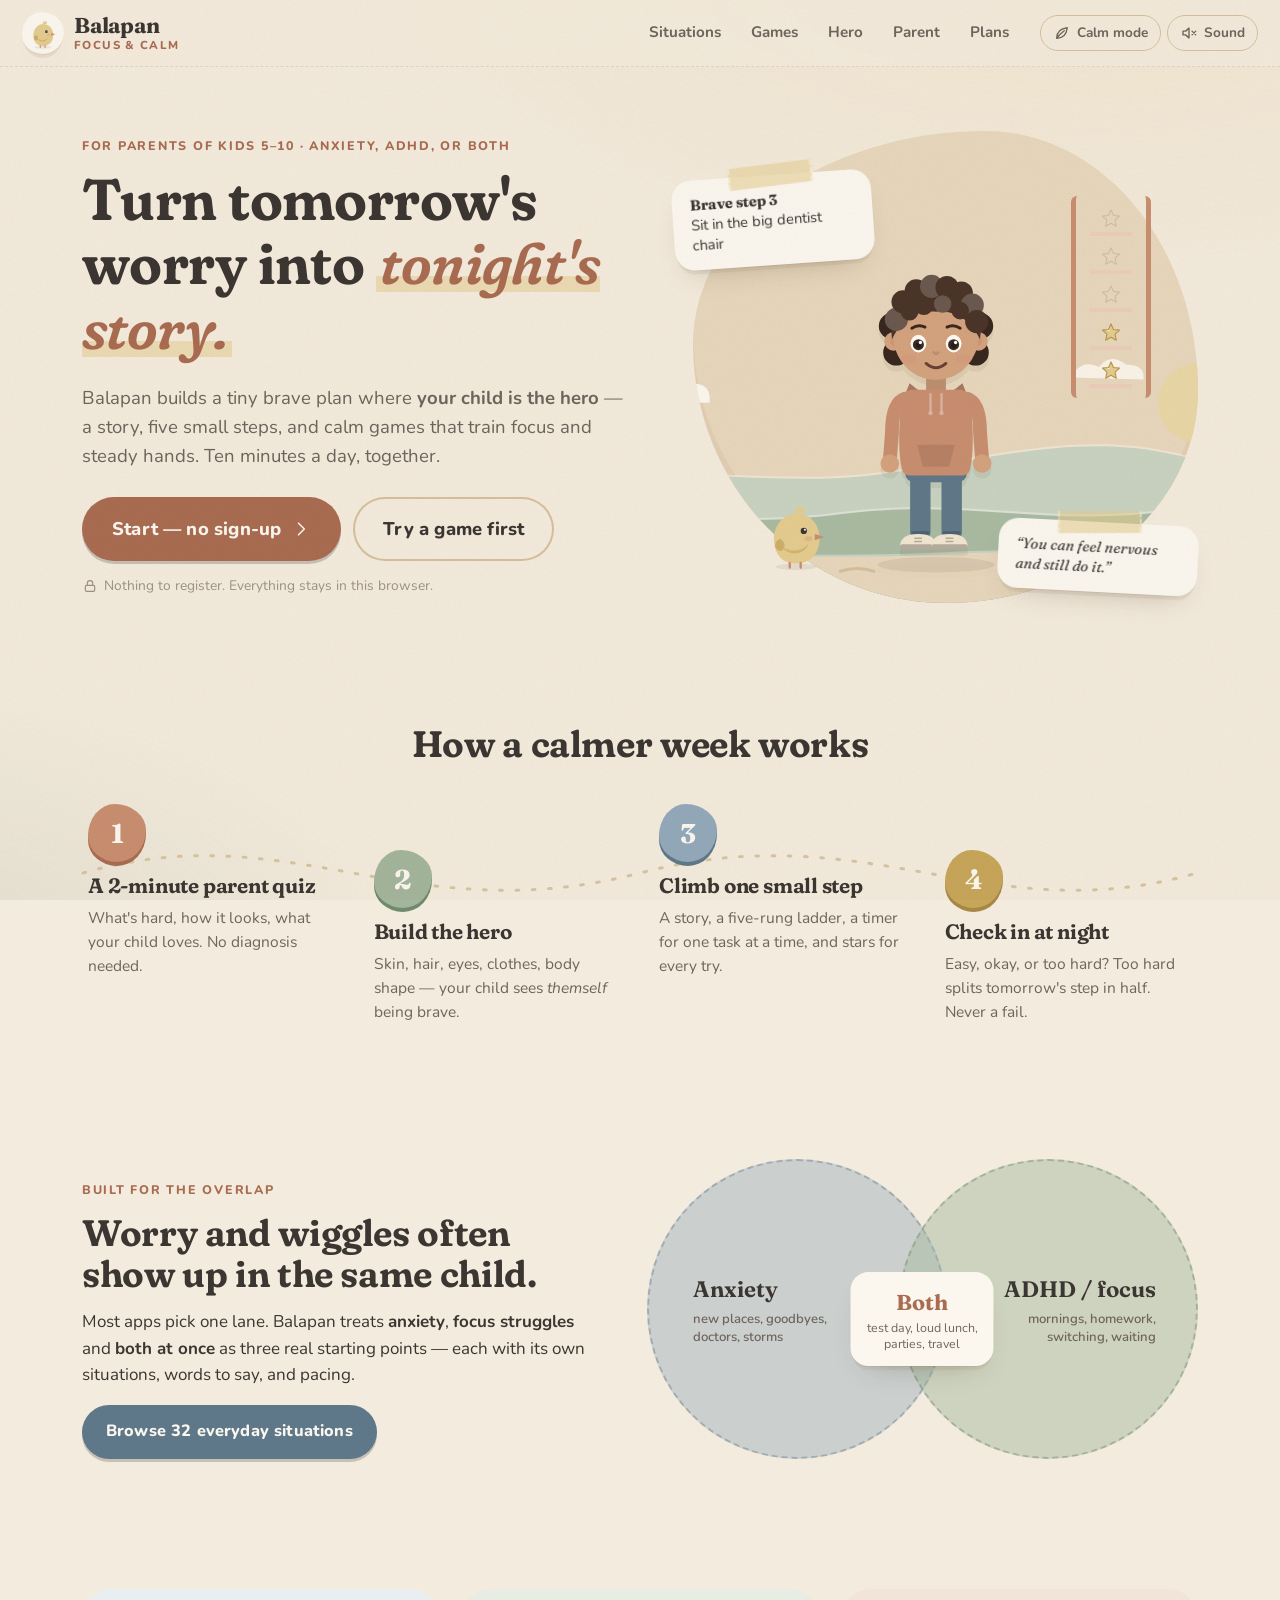
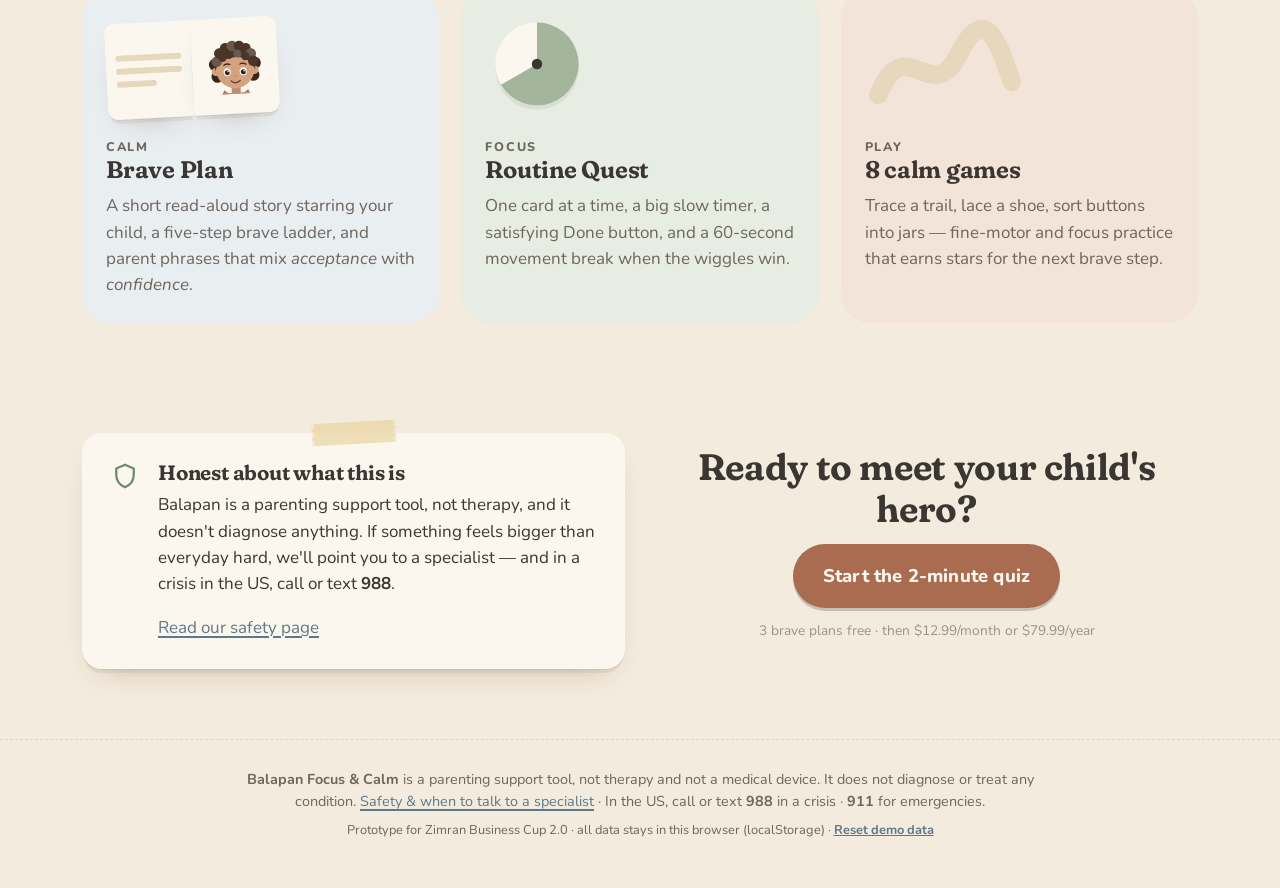
==== index.html @ b680d6b0 "Balapan Focus & Calm: hackathon prototype (static web app, 32 situations, 8 games, README)" ====
<!doctype html>
<html lang="en">
<head>
  <meta charset="utf-8">
  <meta name="viewport" content="width=device-width, initial-scale=1, viewport-fit=cover">
  <title>Balapan Focus &amp; Calm — brave plans and focus quests for kids</title>
  <meta name="description" content="Balapan Focus & Calm helps parents of kids 5–10 with anxiety, ADHD, or both: brave plans where your child is the hero, routine quests, and calm fine-motor games. No sign-up.">
  <meta name="theme-color" content="#F3EBDD">
  <link rel="icon" href="assets/favicon.svg" type="image/svg+xml">
  <link rel="preconnect" href="https://fonts.googleapis.com">
  <link rel="preconnect" href="https://fonts.gstatic.com" crossorigin>
  <link href="https://fonts.googleapis.com/css2?family=Fraunces:opsz,wght,SOFT,WONK@9..144,500..800,100,1&family=Nunito:wght@400;600;700;800&display=swap" rel="stylesheet">
  <link rel="stylesheet" href="css/base.css">
  <link rel="stylesheet" href="css/components.css">
  <link rel="stylesheet" href="css/screens.css">
  <link rel="stylesheet" href="css/games.css">
  <link rel="stylesheet" href="css/print.css" media="print">
</head>
<body>
  <a class="skip" href="#app">Skip to content</a>
  <svg width="0" height="0" style="position:absolute" aria-hidden="true">
    <defs>
      <filter id="paper-rough"><feTurbulence type="fractalNoise" baseFrequency="0.04" numOctaves="2" seed="3"/><feDisplacementMap in="SourceGraphic" scale="2.2"/></filter>
    </defs>
  </svg>

  <header class="topbar" id="topbar">
    <a href="#/" class="brand" aria-label="Balapan Focus and Calm — home">
      <span class="brand-mark" id="brandMark"></span>
      <span class="brand-text"><b>Balapan</b><small>Focus &amp; Calm</small></span>
    </a>
    <nav class="mainnav" aria-label="Main">
      <a href="#/library" data-nav="library">Situations</a>
      <a href="#/games" data-nav="games">Games</a>
      <a href="#/hero" data-nav="hero">Hero</a>
      <a href="#/dashboard" data-nav="dashboard">Parent</a>
      <a href="#/pricing" data-nav="pricing">Plans</a>
    </nav>
    <div class="toggles">
      <button class="tgl" id="calmToggle" aria-pressed="false" title="Calm mode: less motion, no sound"><span class="tgl-ico" data-icon="leaf"></span><span class="tgl-lbl">Calm mode</span></button>
      <button class="tgl" id="soundToggle" aria-pressed="false" title="Soft sounds (off by default)"><span class="tgl-ico" data-icon="soundOff"></span><span class="tgl-lbl">Sound</span></button>
    </div>
  </header>

  <main id="app" tabindex="-1" aria-live="polite"></main>

  <footer class="foot">
    <p><b>Balapan Focus &amp; Calm</b> is a parenting support tool, not therapy and not a medical device. It does not diagnose or treat any condition.
      <a href="#/safety">Safety &amp; when to talk to a specialist</a> · In the US, call or text <b>988</b> in a crisis · <b>911</b> for emergencies.</p>
    <p class="foot-small">Prototype for Zimran Business Cup 2.0 · all data stays in this browser (localStorage) · <button class="linkbtn" id="resetAll">Reset demo data</button></p>
  </footer>

  <div id="printArea" class="print-only" aria-hidden="true"></div>
  <div id="toast" class="toast" role="status" aria-live="polite"></div>

  <!-- Data -->
  <script src="js/data/situations.js"></script>
  <script src="js/data/content.js"></script>
  <!-- Core -->
  <script src="js/core/icons.js"></script>
  <script src="js/core/store.js"></script>
  <script src="js/core/sound.js"></script>
  <script src="js/core/avatar.js"></script>
  <script src="js/core/engine.js"></script>
  <script src="js/core/router.js"></script>
  <script src="js/core/ui.js"></script>
  <!-- Screens -->
  <script src="js/screens/landing.js"></script>
  <script src="js/screens/quiz.js"></script>
  <script src="js/screens/builder.js"></script>
  <script src="js/screens/plan.js"></script>
  <script src="js/screens/library.js"></script>
  <script src="js/screens/brave.js"></script>
  <script src="js/screens/quest.js"></script>
  <script src="js/screens/games.js"></script>
  <script src="js/screens/dashboard.js"></script>
  <script src="js/screens/pricing.js"></script>
  <script src="js/screens/safety.js"></script>
  <!-- Games -->
  <script src="js/games/trail.js"></script>
  <script src="js/games/jars.js"></script>
  <script src="js/games/balloon.js"></script>
  <script src="js/games/bubbles.js"></script>
  <script src="js/games/memory.js"></script>
  <script src="js/games/backpack.js"></script>
  <script src="js/games/lace.js"></script>
  <script src="js/games/dots.js"></script>
  <script src="js/app.js"></script>
</body>
</html>
---- css/base.css ----
/* ==========================================================
   Balapan Focus & Calm — base tokens, type, paper texture
   Palette is intentionally muted (low saturation, no neon,
   no pure red) so the UI never shouts at a sensitive child.
   ========================================================== */
:root{
  --oat:#F3EBDD;
  --paper:#FBF7EF;
  --sand:#E7D7BC;
  --sand-deep:#D6C09C;
  --clay:#C98E70;
  --clay-deep:#A96C51;
  --clay-soft:#EBCDBB;
  --sage:#A3B59C;
  --sage-deep:#6F8A6E;
  --sage-soft:#DCE4D5;
  --dusty:#93A9BA;
  --dusty-deep:#5F7889;
  --dusty-soft:#D8E1E7;
  --butter:#E4CC8F;
  --butter-deep:#C7A65A;
  --rose:#D9B5A7;
  --ink:#3B3632;
  --ink-soft:#6E655D;
  --ink-faint:#9C9289;
  --line:#E2D6C3;
  --shadow-paper: 0 1px 0 rgba(90,70,50,.08), 0 6px 0 -2px rgba(150,120,90,.12), 0 14px 30px -18px rgba(70,50,30,.35);
  --shadow-soft: 0 10px 30px -18px rgba(70,50,30,.45);
  --r-s:12px; --r-m:20px; --r-l:30px;
  --f-display:"Fraunces", "Iowan Old Style", "Palatino Linotype", Palatino, Georgia, serif;
  --f-body:"Nunito", "Avenir Next", "Segoe UI", system-ui, -apple-system, sans-serif;
  --ease-out: cubic-bezier(.22,.8,.26,1);
  --ease-soft: cubic-bezier(.45,.05,.3,1);
  --maxw: 1160px;
}
*,*::before,*::after{box-sizing:border-box}
html{scroll-behavior:smooth;-webkit-text-size-adjust:100%}
body{
  margin:0; min-height:100vh; color:var(--ink); background:var(--oat);
  font-family:var(--f-body); font-size:17px; line-height:1.55;
  -webkit-font-smoothing:antialiased;
}
/* paper grain — SVG turbulence noise as a fixed overlay */
body::before{
  content:""; position:fixed; inset:0; pointer-events:none; z-index:100;
  opacity:.38; mix-blend-mode:multiply;
  background-image:url("data:image/svg+xml;utf8,<svg xmlns='http://www.w3.org/2000/svg' width='220' height='220'><filter id='n'><feTurbulence type='fractalNoise' baseFrequency='.85' numOctaves='3' stitchTiles='stitch'/><feColorMatrix values='0 0 0 0 .45  0 0 0 0 .38  0 0 0 0 .3  0 0 0 .22 0'/></filter><rect width='100%' height='100%' filter='url(%23n)'/></svg>");
}
/* very soft fibres */
body::after{
  content:""; position:fixed; inset:0; pointer-events:none; z-index:-1;
  background:
    radial-gradient(1200px 600px at 85% -10%, rgba(228,204,143,.22), transparent 60%),
    radial-gradient(900px 500px at -10% 110%, rgba(163,181,156,.22), transparent 60%);
}
h1,h2,h3,h4{font-family:var(--f-display); font-weight:650; line-height:1.12; margin:0 0 .4em; letter-spacing:-.01em; font-variation-settings:"SOFT" 100, "WONK" 1;}
h1{font-size:clamp(2.1rem, 4.6vw, 3.6rem)}
h2{font-size:clamp(1.6rem, 3vw, 2.3rem)}
h3{font-size:1.3rem}
p{margin:0 0 1em}
a{color:var(--dusty-deep); text-underline-offset:3px; text-decoration-thickness:1.5px}
a:hover{color:var(--ink)}
button{font:inherit; color:inherit}
img,svg{max-width:100%}
:focus-visible{outline:3px solid var(--dusty); outline-offset:3px; border-radius:8px}
.skip{position:absolute; left:-999px; top:8px; background:var(--paper); padding:8px 12px; border-radius:8px; z-index:200}
.skip:focus{left:8px}
.sr{position:absolute!important; width:1px; height:1px; overflow:hidden; clip:rect(0 0 0 0)}
.wrap{max-width:var(--maxw); margin:0 auto; padding:0 22px}
.eyebrow{font-weight:800; font-size:.78rem; letter-spacing:.14em; text-transform:uppercase; color:var(--clay-deep)}
.muted{color:var(--ink-soft)}
.hand{font-family:var(--f-display); font-style:italic; font-weight:500}
.print-only{display:none}
[hidden]{display:none !important}

/* ---------- motion ---------- */
@keyframes rise{from{opacity:0; transform:translateY(16px)} to{opacity:1; transform:none}}
@keyframes fadeIn{from{opacity:0} to{opacity:1}}
@keyframes floaty{0%,100%{transform:translateY(0)} 50%{transform:translateY(-8px)}}
@keyframes drift{from{transform:translateX(-30px)} to{transform:translateX(30px)}}
@keyframes spinSlow{to{transform:rotate(360deg)}}
@keyframes breathe{0%,100%{transform:scaleY(1)} 50%{transform:scaleY(1.025)}}
@keyframes blink{0%,92%,100%{transform:scaleY(1)} 95%{transform:scaleY(.08)}}
@keyframes sway{0%,100%{transform:rotate(-2deg)} 50%{transform:rotate(2deg)}}
@keyframes starPop{0%{transform:scale(.2) rotate(-30deg); opacity:0} 60%{transform:scale(1.15) rotate(6deg); opacity:1} 100%{transform:scale(1) rotate(0)}}
@keyframes wiggle{0%,100%{transform:translateX(0)} 25%{transform:translateX(-5px)} 75%{transform:translateX(5px)}}

.reveal{animation:rise .7s var(--ease-out) both}
.reveal.d1{animation-delay:.08s}.reveal.d2{animation-delay:.16s}.reveal.d3{animation-delay:.24s}.reveal.d4{animation-delay:.32s}.reveal.d5{animation-delay:.4s}

#app{min-height:70vh; outline:none}
.screen{animation:screenIn .55s var(--ease-out) backwards}
.screen.leaving{animation:screenOut .22s ease-in both}
@keyframes screenIn{from{opacity:0; transform:translateY(12px)} to{opacity:1; transform:none}}
@keyframes screenOut{to{opacity:0; transform:translateY(-6px)}}

/* Calm mode + OS reduced motion: almost no movement */
html.calm *, html.calm *::before, html.calm *::after{
  animation-duration:.01ms !important; animation-iteration-count:1 !important; transition-duration:.12s !important; scroll-behavior:auto !important;
}
@media (prefers-reduced-motion: reduce){
  *,*::before,*::after{animation-duration:.01ms !important; animation-iteration-count:1 !important; transition-duration:.12s !important; scroll-behavior:auto !important}
}
html.calm body::after{opacity:.5}
---- css/components.css ----
/* ---------- top bar ---------- */
.topbar{position:sticky; top:0; z-index:50; display:flex; align-items:center; gap:18px; padding:12px 22px;
  background:rgba(243,235,221,.92); backdrop-filter:saturate(1.1) blur(6px); border-bottom:1.5px dashed var(--line)}
.brand{display:flex; align-items:center; gap:10px; text-decoration:none; color:var(--ink)}
.brand-mark{width:42px; height:42px; display:grid; place-items:center; background:var(--paper); border-radius:46% 54% 50% 50% / 55% 48% 52% 45%; box-shadow:var(--shadow-paper)}
.brand-mark svg{width:34px; height:34px}
.brand-text{display:flex; flex-direction:column; line-height:1}
.brand-text b{font-family:var(--f-display); font-size:1.35rem; font-weight:700; letter-spacing:-.01em}
.brand-text small{font-size:.72rem; font-weight:800; letter-spacing:.12em; text-transform:uppercase; color:var(--clay-deep); margin-top:3px}
.mainnav{display:flex; gap:4px; margin-left:auto}
.mainnav a{padding:8px 13px; border-radius:999px; text-decoration:none; color:var(--ink-soft); font-weight:700; font-size:.95rem; position:relative}
.mainnav a:hover{color:var(--ink); background:rgba(214,192,156,.25)}
.mainnav a.on{color:var(--ink); background:var(--paper); box-shadow:inset 0 0 0 1.5px var(--sand-deep)}
.toggles{display:flex; gap:6px}
.tgl{display:flex; align-items:center; gap:6px; border:1.5px solid var(--sand-deep); background:transparent; border-radius:999px; padding:6px 12px; cursor:pointer; font-weight:700; font-size:.85rem; color:var(--ink-soft)}
.tgl[aria-pressed="true"]{background:var(--sage-soft); border-color:var(--sage); color:var(--ink)}
.tgl-ico{display:inline-flex}
@media (max-width:900px){
  .topbar{flex-wrap:wrap; padding:10px 14px; gap:8px}
  .mainnav{order:3; width:100%; margin:0; overflow-x:auto; scrollbar-width:none}
  .mainnav a{white-space:nowrap; padding:7px 12px; font-size:.9rem}
  .toggles{margin-left:auto}
  .tgl-lbl{display:none}
  .tgl{padding:8px}
}

/* ---------- buttons ---------- */
.btn{--bg:var(--ink); --fg:var(--paper); display:inline-flex; align-items:center; justify-content:center; gap:10px; padding:14px 24px; border-radius:999px; border:0; cursor:pointer;
  background:var(--bg); color:var(--fg); font-weight:800; font-size:1.02rem; text-decoration:none; letter-spacing:.01em;
  box-shadow:0 3px 0 rgba(0,0,0,.18); transition:transform .18s var(--ease-out), box-shadow .18s, background .2s; position:relative}
.btn:hover{transform:translateY(-2px); color:var(--fg); box-shadow:0 5px 0 rgba(0,0,0,.16)}
.btn:active{transform:translateY(1px); box-shadow:0 1px 0 rgba(0,0,0,.2)}
.btn.clay{--bg:var(--clay-deep)}
.btn.sage{--bg:var(--sage-deep)}
.btn.dusty{--bg:var(--dusty-deep)}
.btn.ghost{--bg:transparent; --fg:var(--ink); box-shadow:inset 0 0 0 2px var(--sand-deep)}
.btn.ghost:hover{box-shadow:inset 0 0 0 2px var(--ink-soft)}
.btn.paper{--bg:var(--paper); --fg:var(--ink); box-shadow:var(--shadow-paper)}
.btn.small{padding:9px 16px; font-size:.92rem}
.btn.big{padding:18px 30px; font-size:1.15rem}
.btn[disabled]{opacity:.45; pointer-events:none}
.linkbtn{background:none; border:0; padding:0; color:var(--dusty-deep); text-decoration:underline; cursor:pointer; font-weight:700}

/* ---------- chips / tags ---------- */
.chip{display:inline-flex; align-items:center; gap:7px; padding:4px 11px 4px 9px; border-radius:999px; font-size:.78rem; font-weight:800; letter-spacing:.02em; background:var(--paper); box-shadow:inset 0 0 0 1.5px var(--line)}
.chip i{width:10px; height:10px; border-radius:50%; display:inline-block}
.chip-anxiety i{background:var(--dusty)}
.chip-adhd i{background:var(--sage)}
.chip-both i{background:linear-gradient(90deg, var(--dusty) 50%, var(--sage) 50%); box-shadow:0 0 0 2px var(--clay-soft)}
.chip-both{box-shadow:inset 0 0 0 1.5px var(--clay-soft); background:#F8EEE6}

/* ---------- paper surfaces ---------- */
.paper{background:var(--paper); border-radius:var(--r-m); box-shadow:var(--shadow-paper); position:relative}
.tape{position:absolute; top:-11px; left:50%; width:84px; height:22px; transform:translateX(-50%) rotate(-3deg); background:rgba(228,204,143,.55); border-left:2px dashed rgba(255,255,255,.4); border-right:2px dashed rgba(255,255,255,.4)}
.stitch{border:2px dashed var(--sand-deep); border-radius:var(--r-m)}
.blob{border-radius:56% 44% 48% 52% / 46% 54% 46% 54%}

/* ---------- forms ---------- */
.field{display:flex; flex-direction:column; gap:6px; margin-bottom:16px}
.field label{font-weight:800; font-size:.92rem}
.input{font:inherit; padding:14px 16px; border-radius:14px; border:2px solid var(--line); background:var(--paper); color:var(--ink); outline:none; transition:border-color .2s}
.input:focus{border-color:var(--dusty)}
.seg{display:flex; flex-wrap:wrap; gap:8px}
.seg button{border:2px solid var(--line); background:var(--paper); padding:9px 16px; border-radius:999px; font-weight:700; cursor:pointer; transition:all .18s}
.seg button[aria-pressed="true"]{border-color:var(--ink); background:var(--ink); color:var(--paper)}
.search{position:relative}
.search .ico{position:absolute; left:14px; top:50%; transform:translateY(-50%); color:var(--ink-faint)}
.search input{padding-left:44px; width:100%}

/* ---------- stars ---------- */
.starrow{display:inline-flex; gap:2px; vertical-align:middle}
.pstar.on{animation:starPop .5s var(--ease-out) both}
.fly-star{position:fixed; z-index:300; pointer-events:none; animation:fly 1.2s var(--ease-out) forwards}
@keyframes fly{0%{transform:translate(0,0) scale(.4); opacity:0} 25%{opacity:1; transform:translate(calc(var(--dx)*.4), calc(var(--dy)*.6)) scale(1.1)} 100%{transform:translate(var(--dx), calc(var(--dy) - 80px)) scale(.6) rotate(40deg); opacity:0}}

/* ---------- toast ---------- */
.toast{position:fixed; left:50%; bottom:24px; transform:translate(-50%, 30px); opacity:0; pointer-events:none; z-index:400; background:var(--ink); color:var(--paper); padding:12px 20px; border-radius:16px; font-weight:700; transition:all .35s var(--ease-out); max-width:90vw; text-align:center}
.toast.show{opacity:1; transform:translate(-50%,0)}

/* ---------- footer ---------- */
.foot{margin-top:70px; padding:28px 22px 40px; border-top:1.5px dashed var(--line); text-align:center; color:var(--ink-soft); font-size:.9rem}
.foot p{max-width:820px; margin:0 auto 8px}
.foot-small{font-size:.8rem}

/* ---------- hills scene ---------- */
.hills{display:block; width:100%; height:100%}
.hills .sun{animation:floaty 9s ease-in-out infinite}
.hills .cloud{animation:drift 18s ease-in-out infinite alternate}
.hills .c2{animation-duration:24s; animation-direction:alternate-reverse}
.hills .h1,.hills .h2,.hills .h3{filter:drop-shadow(0 -2px 0 rgba(255,255,255,.35))}

/* ---------- avatar animation ---------- */
.avatar{overflow:visible}
.avatar.head-only{overflow:hidden}
.avatar.head-only .av-body{animation:none}
.avatar .av-body{animation:breathe 4.2s ease-in-out infinite; transform-origin:100px 280px}
.avatar .av-eye{transform-box:view-box; animation:blink 5.5s infinite}
.avatar .av-eye:last-of-type{animation-delay:.02s}
.avatar.pose-wave .av-arm-r{animation:wave 2.6s ease-in-out infinite}
@keyframes wave{0%,55%,100%{transform:rotate(0)} 65%{transform:rotate(-150deg)} 75%{transform:rotate(-125deg)} 85%{transform:rotate(-150deg)}}
.avatar.pose-walk .av-leg-l{animation:stepL .8s ease-in-out infinite}
.avatar.pose-walk .av-leg-r{animation:stepL .8s ease-in-out infinite reverse}
.avatar.pose-walk .av-body{animation:bob .4s ease-in-out infinite alternate}
@keyframes stepL{0%,100%{transform:rotate(9deg)} 50%{transform:rotate(-9deg)}}
@keyframes bob{to{transform:translateY(-3px)}}
.avatar.pose-cheer .av-arm-l{animation:cheerL 1.2s ease-in-out infinite alternate}
.avatar.pose-cheer .av-arm-r{animation:cheerR 1.2s ease-in-out infinite alternate}
@keyframes cheerL{to{transform:rotate(140deg)}}
@keyframes cheerR{to{transform:rotate(-140deg)}}
.chick .chick-wing{animation:sway 1.6s ease-in-out infinite}
.chick{animation:floaty 3.4s ease-in-out infinite}
---- css/screens.css ----
/* ===================== LANDING ===================== */
.hero{display:grid; grid-template-columns:1.05fr 1fr; gap:40px; align-items:center; padding-top:46px; padding-bottom:30px}
.hero h1 em{font-style:italic; font-weight:600; color:var(--clay-deep)}
.ul{background:linear-gradient(transparent 68%, rgba(228,204,143,.55) 68%, rgba(228,204,143,.55) 90%, transparent 90%); padding:0 .08em}
.lede{font-size:1.16rem; color:var(--ink-soft); max-width:36em}
.cta-row{display:flex; flex-wrap:wrap; gap:12px; margin:26px 0 14px}
.fine{font-size:.86rem; color:var(--ink-faint); display:flex; align-items:center; gap:6px; flex-wrap:wrap}
.hero-art{position:relative; height:520px}
.hero-blob{position:absolute; inset:18px 0 30px 20px; background:var(--sand); border-radius:58% 42% 50% 50% / 45% 55% 45% 55%; box-shadow:inset 0 -12px 0 rgba(169,108,81,.08)}
.hero-blob{overflow:hidden}
.hero-scene{position:absolute; left:0; right:0; bottom:0; height:58%}
.hero-kid{position:absolute; left:50%; bottom:46px; transform:translateX(-50%); filter:drop-shadow(0 6px 0 rgba(90,70,50,.08))}
.hero-chick{position:absolute; left:16%; bottom:52px}
.hero-ladder{position:absolute; right:9%; top:16%; display:flex; flex-direction:column-reverse; gap:8px; padding:10px 14px; border-left:5px solid var(--clay); border-right:5px solid var(--clay); border-radius:6px}
.hero-ladder .rung{display:block; width:42px; height:30px; border-bottom:4px solid var(--clay-soft); display:grid; place-items:center}
.note{position:absolute; padding:16px 18px 14px; font-size:.92rem; max-width:200px; line-height:1.35}
.note b{font-family:var(--f-display)}
.n1{left:0; top:12%; transform:rotate(-4deg); animation:floaty 7s ease-in-out infinite}
.n2{right:0; bottom:8%; transform:rotate(3deg); font-family:var(--f-display); font-style:italic; animation:floaty 8s ease-in-out infinite reverse}

.center{text-align:center}
.how{padding-top:60px; position:relative}
.how-path{position:absolute; left:0; right:0; top:150px; width:100%; height:120px; opacity:.9}
.how-steps{list-style:none; padding:0; margin:30px 0 0; display:grid; grid-template-columns:repeat(4,1fr); gap:26px; position:relative}
.how-steps li{padding:10px 6px}
.how-steps li:nth-child(even){margin-top:46px}
.how-steps .num{display:grid; place-items:center; width:58px; height:58px; font-family:var(--f-display); font-size:1.7rem; font-weight:700; color:var(--paper); background:var(--clay); border-radius:46% 54% 50% 50% / 55% 45% 55% 45%; margin-bottom:12px; box-shadow:0 4px 0 var(--clay-deep)}
.how-steps li:nth-child(2) .num{background:var(--sage); box-shadow:0 4px 0 var(--sage-deep)}
.how-steps li:nth-child(3) .num{background:var(--dusty); box-shadow:0 4px 0 var(--dusty-deep)}
.how-steps li:nth-child(4) .num{background:var(--butter-deep); box-shadow:0 4px 0 #A68745}
.how-steps p{color:var(--ink-soft); font-size:.97rem}

.venn-sec{display:grid; grid-template-columns:1fr 1.05fr; gap:40px; align-items:center; padding-top:90px}
.venn{position:relative; height:360px}
.venn .v{position:absolute; top:20px; width:300px; height:300px; border-radius:50%; display:flex; align-items:center; font-family:var(--f-display); font-size:1.4rem; font-weight:650}
.venn .v small{display:block; font-family:var(--f-body); font-size:.82rem; font-weight:600; color:var(--ink-soft); margin-top:4px; line-height:1.35}
.venn .v1{left:0; background:rgba(147,169,186,.42); padding-left:44px; border:2px dashed rgba(95,120,137,.4)}
.venn .v2{right:0; background:rgba(163,181,156,.45); justify-content:flex-end; padding-right:40px; text-align:right; border:2px dashed rgba(111,138,110,.45)}
.venn .v-mid{position:absolute; left:50%; top:50%; transform:translate(-50%,-50%); text-align:center; background:var(--paper); padding:14px 16px; border-radius:18px; box-shadow:var(--shadow-paper); z-index:2; min-width:140px}
.venn .v-mid b{font-family:var(--f-display); font-size:1.35rem; color:var(--clay-deep); display:block}
.venn .v-mid small{font-size:.78rem; color:var(--ink-soft); line-height:1.3; display:block}

.tools{display:grid; grid-template-columns:repeat(3,1fr); gap:22px; padding-top:90px}
.tool{display:flex; flex-direction:column; gap:14px; padding:24px; border-radius:var(--r-l); position:relative}
.tool:nth-child(1){background:#E9EEF1}
.tool:nth-child(2){background:#E8EDE3; transform:translateY(24px)}
.tool:nth-child(3){background:#F3E4DA}
.tool-art{height:110px; display:flex; align-items:center}
.tool p{color:var(--ink-soft); margin:0}
.tool h3{font-size:1.5rem}
.mini-book{display:flex; transform:rotate(-3deg)}
.mb-page{width:86px; height:96px; background:var(--paper); box-shadow:var(--shadow-paper); padding:14px 10px; display:flex; flex-direction:column; gap:7px; justify-content:center}
.mb-page.l{border-radius:10px 2px 2px 10px}
.mb-page.r{border-radius:2px 10px 10px 2px; align-items:center}
.mb-page span{height:6px; border-radius:3px; background:var(--sand)}
.mb-page span.s{width:60%}
.mini-timer svg{width:104px; height:104px; filter:drop-shadow(0 4px 0 rgba(0,0,0,.06))}
.mt-wedge{transform-origin:50px 50px; animation:spinSlow 30s linear infinite}
.mini-trace{width:160px}
.mt-draw{stroke-dasharray:160; stroke-dashoffset:160; animation:draw 3.5s ease-in-out infinite alternate}
@keyframes draw{to{stroke-dashoffset:0}}

.promise{padding-top:110px; display:grid; grid-template-columns:1fr 1fr; gap:30px; align-items:center}
.promise-card{display:flex; gap:18px; padding:28px}
.promise-ico{color:var(--sage-deep); flex:none}
.final-cta{text-align:center}
.final-cta .fine{justify-content:center; margin-top:12px}

/* ===================== QUIZ ===================== */
.quiz{display:grid; grid-template-columns:220px 1fr; gap:40px; padding-top:40px; align-items:start; max-width:980px}
.quiz-track{position:sticky; top:100px}
.stones{display:flex; flex-direction:column; gap:14px; position:relative; padding-left:6px}
.stones::before{content:""; position:absolute; left:23px; top:10px; bottom:10px; border-left:2px dashed var(--sand-deep)}
.stone{width:36px; height:32px; display:grid; place-items:center; border-radius:50% 50% 46% 54% / 60% 60% 40% 40%; background:var(--paper); color:var(--ink-faint); font-weight:800; font-size:.85rem; position:relative; box-shadow:var(--shadow-paper)}
.stone.done{background:var(--sage); color:var(--paper)}
.stone.now{background:var(--clay); color:var(--paper); transform:scale(1.15)}
.track-chick{position:absolute; left:52px; top:calc(var(--p) * (100% - 80px)); transition:top .6s var(--ease-out)}
.track-lbl{margin-top:16px; font-weight:800; color:var(--ink-soft); font-size:.88rem}
.quiz-card{padding:36px 38px 28px; min-height:440px; display:flex; flex-direction:column}
.quiz-card.swap{animation:cardIn .45s var(--ease-out)}
@keyframes cardIn{from{opacity:0; transform:translateX(24px) rotate(.6deg)} to{opacity:1; transform:none}}
.quiz-card h2{font-size:clamp(1.6rem,3vw,2.2rem)}
.opts{display:grid; gap:12px; margin:18px 0 10px}
.opts.single{grid-template-columns:1fr 1fr}
.opts.multi{grid-template-columns:1fr 1fr}
.opts.many{grid-template-columns:repeat(2,1fr)}
.opt{display:flex; align-items:flex-start; gap:12px; text-align:left; padding:15px 16px; border-radius:16px; background:var(--oat); border:2px solid transparent; cursor:pointer; transition:all .2s var(--ease-out)}
.opt:hover{border-color:var(--sand-deep); transform:translateY(-2px)}
.opt b{display:block; font-size:1rem}
.opt small{display:block; color:var(--ink-soft); font-size:.86rem; line-height:1.35; margin-top:3px}
.opt .tick{flex:none; width:24px; height:24px; border-radius:8px; border:2px solid var(--sand-deep); display:grid; place-items:center; color:transparent; background:var(--paper); margin-top:1px}
.opt[aria-pressed="true"]{border-color:var(--ink); background:var(--paper); box-shadow:0 4px 0 rgba(0,0,0,.06)}
.opt[aria-pressed="true"] .tick{background:var(--ink); border-color:var(--ink); color:var(--paper)}
.opt-anxiety[aria-pressed="true"]{border-color:var(--dusty-deep)} .opt-anxiety[aria-pressed="true"] .tick{background:var(--dusty-deep); border-color:var(--dusty-deep)}
.opt-adhd[aria-pressed="true"]{border-color:var(--sage-deep)} .opt-adhd[aria-pressed="true"] .tick{background:var(--sage-deep); border-color:var(--sage-deep)}
.opt-both[aria-pressed="true"]{border-color:var(--clay-deep)} .opt-both[aria-pressed="true"] .tick{background:var(--clay-deep); border-color:var(--clay-deep)}
.quiz-nav{margin-top:auto; padding-top:22px; display:flex; justify-content:space-between; gap:12px}
.cheer{text-align:center; padding:20px 0}
.cheer-art{display:flex; justify-content:center; margin-bottom:8px}
.cheer .lede{margin:0 auto}

/* ===================== BUILDER ===================== */
.builder{padding-top:36px}
.b-head{max-width:720px; margin-bottom:22px}
.b-grid{display:grid; grid-template-columns:minmax(300px, 1fr) 1.15fr; gap:26px; align-items:start}
.b-stage{height:540px; overflow:hidden; display:flex; align-items:flex-end; justify-content:center; background:linear-gradient(#EDE3D2, #F6EFE3); position:sticky; top:96px}
.b-scene{position:absolute; inset:auto 0 0 0; height:46%}
.b-av{position:relative; margin-bottom:34px}
.b-av.pop{animation:popIn .4s var(--ease-out)}
@keyframes popIn{0%{transform:scale(.96)} 60%{transform:scale(1.03)} 100%{transform:scale(1)}}
.b-name{position:absolute; top:22px; left:24px; font-family:var(--f-display); font-size:1.7rem; font-weight:700; transform:rotate(-3deg)}
.b-stage-actions{position:absolute; top:18px; right:18px}
.b-panel{padding:22px 24px}
.b-tabs{display:flex; gap:6px; flex-wrap:wrap; border-bottom:2px dashed var(--line); padding-bottom:14px; margin-bottom:16px}
.b-tabs button{border:0; background:transparent; padding:9px 14px; border-radius:12px; cursor:pointer; font-weight:800; color:var(--ink-soft)}
.b-tabs button[aria-selected="true"]{background:var(--ink); color:var(--paper)}
.b-row{margin-bottom:20px}
.b-row h4{font-family:var(--f-body); font-size:.82rem; font-weight:800; text-transform:uppercase; letter-spacing:.1em; color:var(--ink-soft); margin-bottom:10px}
.swatches{display:flex; flex-wrap:wrap; gap:10px}
.sw{width:44px; height:44px; border-radius:50%; border:3px solid var(--paper); background:var(--c); cursor:pointer; box-shadow:0 0 0 2px var(--line); transition:transform .15s}
.sw:hover{transform:scale(1.08)}
.sw[aria-pressed="true"]{box-shadow:0 0 0 3px var(--ink); transform:scale(1.1)}
.b-save{border-top:2px dashed var(--line); padding-top:18px; margin-top:6px}

/* ===================== PLAN ===================== */
.plan{padding-top:30px}
.flag-banner{display:flex; gap:16px; padding:20px 22px; margin-bottom:24px; background:#F6E9E1; color:var(--ink); border-left:6px solid var(--clay)}
.flag-banner svg{flex:none; color:var(--clay-deep)}
.plan-head{display:grid; grid-template-columns:330px 1fr; gap:34px; align-items:center}
.plan-hero{position:relative; height:300px; border-radius:var(--r-l); overflow:hidden; background:#EDE3D2}
.plan-hero .hills{position:absolute; inset:auto 0 0 0; height:60%}
.ph-kid{position:absolute; left:50%; bottom:6px; transform:translateX(-50%)}
.ph-chick{position:absolute; left:14%; bottom:22px}
.plan-meta{display:flex; flex-wrap:wrap; gap:8px; margin-top:14px}
.plan-meta a.chip{text-decoration:none; color:var(--ink)}
.start-here{padding-top:50px}
.stones-path{display:grid; grid-template-columns:repeat(3,1fr); gap:22px; margin-top:20px}
.stone-card{padding:26px 22px 22px; display:flex; flex-direction:column; gap:10px}
.stone-card:nth-child(2){transform:translateY(18px)}
.stone-card h3{margin:4px 0 0}
.stone-card .chip{align-self:flex-start}
.stone-card .muted{font-size:.94rem; flex:1}
.stone-n{position:absolute; top:-16px; right:18px; width:38px; height:38px; border-radius:50%; display:grid; place-items:center; background:var(--ink); color:var(--paper); font-family:var(--f-display); font-weight:700}
.sc-actions{display:flex; gap:8px; flex-wrap:wrap}
.start-here .center{margin-top:36px}
.two-col{display:grid; grid-template-columns:1fr 1.2fr; gap:22px; padding-top:40px}
.words,.habits{padding:28px}
.quote-list{list-style:none; padding:0; margin:12px 0 0; display:flex; flex-direction:column; gap:10px}
.quote-list li{font-family:var(--f-display); font-style:italic; font-size:1.12rem; line-height:1.35; padding-left:16px; border-left:3px solid var(--butter)}
.swap-list{list-style:none; padding:0; margin:12px 0 0; display:flex; flex-direction:column; gap:12px}
.swap-list li{display:grid; grid-template-columns:1fr 22px 1.1fr; gap:10px; align-items:center; font-size:.94rem}
.swap-list .drop{color:var(--ink-faint); text-decoration:line-through; text-decoration-color:rgba(169,108,81,.5)}
.swap-list .arrow{color:var(--clay)}
.swap-list .instead{font-weight:700}
.small{font-size:.88rem}
.rhythm{padding-top:44px}
.rhythm-row{display:grid; grid-template-columns:repeat(3,1fr); gap:18px}
.rh{padding:20px}
.rh-ico{display:inline-grid; place-items:center; width:48px; height:48px; border-radius:50%; background:var(--oat); color:var(--clay-deep); margin-bottom:8px}
.rh b{display:block}
.rh p{margin:4px 0 0; color:var(--ink-soft); font-size:.94rem}
.empty{max-width:560px; margin:60px auto; padding:40px; text-align:center; display:flex; flex-direction:column; align-items:center; gap:6px}

/* ===================== LIBRARY ===================== */
.library{padding-top:36px}
.lib-head{display:grid; grid-template-columns:1.4fr 1fr; gap:30px; align-items:end}
.lib-legend{padding:18px 20px; display:flex; flex-direction:column; gap:8px; font-size:.88rem; color:var(--ink-soft)}
.lib-legend b{color:var(--ink)}
.lib-legend span{display:flex; align-items:center; gap:8px}
.lib-tools{display:grid; grid-template-columns:auto 1fr; gap:14px 18px; align-items:center; margin:28px 0 26px}
.filter-tabs{display:flex; gap:6px; background:var(--paper); padding:5px; border-radius:999px; box-shadow:inset 0 0 0 1.5px var(--line)}
.ft{border:0; background:transparent; padding:9px 15px; border-radius:999px; font-weight:800; cursor:pointer; color:var(--ink-soft); white-space:nowrap}
.ft small{opacity:.6; font-weight:700; margin-left:3px}
.ft[aria-pressed="true"]{background:var(--ink); color:var(--paper)}
.ft-anxiety[aria-pressed="true"]{background:var(--dusty-deep)}
.ft-adhd[aria-pressed="true"]{background:var(--sage-deep)}
.ft-both[aria-pressed="true"]{background:var(--clay-deep)}
.cat-row{grid-column:1 / -1; display:flex; gap:8px; flex-wrap:wrap}
.cat-row button{border:1.5px dashed var(--sand-deep); background:transparent; border-radius:999px; padding:6px 13px; font-weight:700; font-size:.88rem; cursor:pointer; color:var(--ink-soft)}
.cat-row button[aria-pressed="true"]{border-style:solid; border-color:var(--ink); color:var(--ink); background:var(--paper)}
.lib-grid{display:grid; grid-template-columns:repeat(auto-fill, minmax(250px,1fr)); gap:30px 22px}
.sit-card{position:relative; text-align:left; border:0; cursor:pointer; padding:26px 20px 16px; background:var(--paper); border-radius:6px 6px 18px 18px; box-shadow:var(--shadow-paper); transform:rotate(var(--rot)); display:flex; flex-direction:column; gap:8px; animation:rise .5s var(--ease-out) both; transition:transform .25s var(--ease-out), box-shadow .25s}
.sit-card::after{content:""; position:absolute; left:0; right:0; top:0; height:6px; border-radius:6px 6px 0 0}
.sit-anxiety::after{background:var(--dusty)}
.sit-adhd::after{background:var(--sage)}
.sit-both::after{background:linear-gradient(90deg, var(--dusty) 0 50%, var(--sage) 50% 100%)}
.sit-card:hover{transform:rotate(0) translateY(-5px); box-shadow:0 18px 30px -18px rgba(70,50,30,.5)}
.sit-card .tape{top:-12px; width:70px}
.sit-card h3{font-size:1.2rem; margin:2px 0 0}
.sit-card p{font-size:.9rem; color:var(--ink-soft); margin:0; flex:1}
.sit-card .chip{align-self:flex-start}
.sit-ico{position:absolute; right:16px; top:20px; color:var(--sand-deep)}
.sit-foot{display:flex; justify-content:space-between; align-items:center; font-size:.8rem; font-weight:800; color:var(--ink-faint); padding-top:10px; border-top:1.5px dashed var(--line); margin-top:4px}
.sit-foot .go{display:inline-flex; align-items:center; gap:3px; color:var(--clay-deep)}
.sit-foot .has{color:var(--sage-deep); display:inline-flex; align-items:center; gap:3px}
.empty-note{text-align:center; padding:30px}

/* sheet / modal */
.sheet{position:fixed; inset:0; z-index:150; display:grid; place-items:center; padding:20px}
.sheet-bg{position:absolute; inset:0; background:rgba(59,54,50,.35); opacity:0; transition:opacity .25s}
.sheet-card{position:relative; width:min(880px, 100%); max-height:88vh; overflow:auto; padding:30px 32px; transform:translateY(30px) scale(.98); opacity:0; transition:all .3s var(--ease-out)}
.sheet-card.narrow{width:min(480px,100%)}
.sheet.open .sheet-bg{opacity:1}
.sheet.open .sheet-card{transform:none; opacity:1}
.sheet-x{position:absolute; right:14px; top:10px; width:40px; height:40px; border-radius:50%; border:0; background:var(--oat); font-size:1.6rem; line-height:1; cursor:pointer}
.sh-top{display:flex; gap:8px; margin-bottom:10px}
.sh-grid{display:grid; grid-template-columns:1fr 1fr; gap:28px; margin-top:8px}
.sh-grid h4{font-family:var(--f-body); font-size:.8rem; text-transform:uppercase; letter-spacing:.12em; color:var(--clay-deep); margin:14px 0 8px}
.mini-ladder{list-style:none; padding:0; margin:0; display:flex; flex-direction:column; gap:8px}
.mini-ladder li{display:flex; gap:10px; align-items:flex-start; font-size:.95rem; background:var(--oat); padding:9px 12px; border-radius:12px}
.mini-ladder li span{flex:none; width:24px; height:24px; border-radius:50%; display:grid; place-items:center; background:var(--paper); font-weight:800; font-size:.8rem}
.mini-ladder small{color:var(--ink-faint)}
.sh-actions{display:flex; flex-wrap:wrap; gap:10px; margin-top:24px}
.mono{font-family:ui-monospace, Menlo, monospace; background:var(--oat); padding:10px 12px; border-radius:10px; word-break:break-all; font-size:.86rem}

/* ===================== BRAVE PLAN ===================== */
.brave,.quest{padding-top:26px}
.crumbs{display:flex; flex-wrap:wrap; gap:10px; align-items:center; margin-bottom:14px}
.crumbs a:first-child{display:inline-flex; align-items:center; gap:4px; font-weight:800; text-decoration:none; color:var(--ink-soft); margin-right:6px}
.crumbs a.chip{text-decoration:none; color:var(--ink)}
.brave-grid{display:grid; grid-template-columns:1.5fr 1fr; gap:24px; align-items:start; margin-top:10px}
.book{overflow:hidden; display:flex; flex-direction:column}
.book-scene{position:relative; height:290px; background:linear-gradient(#EAE2D4, #F4EDE1); overflow:hidden}
.book-scene .hills{position:absolute; inset:auto 0 0 0; height:70%}
.bk-kid{position:absolute; bottom:4px; left:8%; transition:left 1.4s var(--ease-soft)}
.bk-chick{position:absolute; bottom:10px; left:2%; transition:left 1.7s var(--ease-soft)}
.bk-prop{position:absolute; right:7%; top:28px; width:150px; height:120px; animation:rise .7s var(--ease-out)}
.bk-prop svg{width:100%; height:100%}
.prop-wave .wv{animation:floaty 3s ease-in-out infinite}
.prop-breath .bl{transform-origin:50px 50px; animation:breathBall 6s ease-in-out infinite}
@keyframes breathBall{0%,100%{transform:scale(.85)} 40%{transform:scale(1.08)}}
.book-text{padding:26px 34px 10px; min-height:150px}
.book-text p{font-family:var(--f-display); font-size:clamp(1.25rem, 2.2vw, 1.55rem); line-height:1.45; font-weight:500; margin:0}
.book-text p.in{animation:rise .5s var(--ease-out)}
.book-nav{display:flex; align-items:center; gap:10px; padding:14px 22px 20px; border-top:2px dashed var(--line); margin-top:auto}
.dots{display:flex; gap:6px; margin-right:auto; flex-wrap:wrap}
.dot{width:12px; height:12px; border-radius:50%; border:0; background:var(--sand); cursor:pointer; padding:0}
.dot.on{background:var(--clay); width:28px; border-radius:6px}
#bkRead.on{background:var(--sage-deep)}
.ladder{padding:22px 22px 18px}
.ladder-head{display:flex; justify-content:space-between; align-items:baseline}
.ladder-head h3{display:flex; gap:8px; align-items:center}
.rungs{list-style:none; padding:0 0 0 0; margin:12px 0 16px; position:relative}
.rungs::before{content:""; position:absolute; left:19px; top:6px; bottom:6px; width:4px; background:repeating-linear-gradient(var(--sand-deep) 0 8px, transparent 8px 14px)}
.rung-row{display:flex; gap:12px; padding:8px 0; position:relative}
.rung-n{flex:none; width:42px; height:42px; display:grid; place-items:center; border-radius:50%; background:var(--paper); box-shadow:inset 0 0 0 2px var(--sand-deep); font-weight:800; color:var(--ink-faint); z-index:1}
.rung-row.done .rung-n{box-shadow:none; background:transparent}
.rung-row.now .rung-n{background:var(--clay); color:var(--paper); box-shadow:0 0 0 6px var(--clay-soft)}
.rung-body p{margin:8px 0 0; font-weight:700; line-height:1.35}
.rung-row.later .rung-body p{color:var(--ink-faint); font-weight:600}
.rung-row.done .rung-body p{color:var(--ink-soft); text-decoration:line-through; text-decoration-color:var(--butter-deep)}
.rung-row.mini .rung-body p{font-style:italic}
.rung-body small{color:var(--sage-deep); font-weight:800; font-size:.78rem}
.rung-actions{display:flex; align-items:center; gap:12px; flex-wrap:wrap; margin-top:10px; padding:12px; background:var(--oat); border-radius:14px}
.practice{display:flex; flex-direction:column; font-size:.72rem; color:var(--ink-faint); font-weight:800}
.warm{width:100%; text-align:center}
.tips{display:grid; grid-template-columns:repeat(3,1fr); gap:20px; margin-top:28px}
.tip{padding:24px}
.plain{padding-left:18px; margin:10px 0 0}
.plain li{margin-bottom:8px}
.plain.two{columns:2; column-gap:30px}
.celebrate,.move,.win{position:fixed; inset:0; background:rgba(59,54,50,.35); z-index:160; display:grid; place-items:center; padding:20px; animation:fadeIn .3s}
.cel-card,.move-card,.win-card{width:min(460px,100%); text-align:center; padding:30px; animation:rise .45s var(--ease-out)}
.cel-kid,.win-kid{display:flex; justify-content:center}
.cel-actions{display:flex; gap:10px; justify-content:center; flex-wrap:wrap; margin-top:14px}

/* ===================== QUEST ===================== */
.q-top{display:flex; justify-content:space-between; align-items:center; gap:20px; flex-wrap:wrap}
.pebbles{display:flex; gap:8px}
.peb{width:34px; height:28px; border-radius:50% 50% 45% 55% / 60% 60% 40% 40%; background:var(--paper); box-shadow:inset 0 0 0 2px var(--sand-deep); display:grid; place-items:center}
.peb.now{background:var(--sage); box-shadow:0 0 0 5px var(--sage-soft)}
.peb.done{background:transparent; box-shadow:none}
.q-grid{display:grid; grid-template-columns:1.2fr 1fr; gap:24px; margin-top:18px; align-items:stretch}
.q-card{padding:28px 30px; display:flex; flex-direction:column; align-items:center; text-align:center}
.q-card.flip{animation:cardFlip .55s var(--ease-out)}
@keyframes cardFlip{from{opacity:0; transform:perspective(800px) rotateY(-24deg) translateX(30px)} to{opacity:1; transform:none}}
.q-ill{margin:6px 0 4px}
.q-step{font-size:clamp(1.6rem,3.2vw,2.3rem); max-width:16em}
.done-btn{margin-top:14px; border:0; cursor:pointer; width:170px; height:170px; border-radius:50%; background:var(--sage-deep); color:var(--paper); box-shadow:0 8px 0 #566F56, 0 20px 30px -16px rgba(0,0,0,.4); transition:transform .15s, box-shadow .15s; position:relative}
.done-btn::before{content:""; position:absolute; inset:-10px; border-radius:50%; border:3px dashed var(--sage); animation:spinSlow 20s linear infinite}
.done-btn:hover{transform:translateY(-3px)}
.done-btn:active{transform:translateY(6px); box-shadow:0 2px 0 #566F56}
.db-inner{display:flex; flex-direction:column; align-items:center; gap:2px; font-size:1.5rem; font-family:var(--f-display)}
.q-timer{padding:24px; display:flex; flex-direction:column; align-items:center; justify-content:center; gap:18px}
.timer{position:relative; width:min(340px, 100%); aspect-ratio:1}
.timer svg{width:100%; height:100%; filter:drop-shadow(0 6px 0 rgba(150,120,90,.12))}
.t-read{position:absolute; left:0; right:0; bottom:22%; text-align:center; font-family:var(--f-display); font-weight:700; font-size:1.6rem; color:var(--ink); text-shadow:0 0 8px var(--paper), 0 0 4px var(--paper)}
.t-ctrl{display:flex; gap:8px; flex-wrap:wrap; justify-content:center}
.q-finish{display:flex; flex-direction:column; align-items:center}
.move-stage{height:240px; display:flex; justify-content:center; align-items:flex-end}
.mv-count{font-family:var(--f-display); font-size:2.4rem; font-weight:700; color:var(--sage-deep); margin:6px 0 10px}
.mv-stretch .avatar{animation:stretchUp 2.4s ease-in-out infinite}
.mv-hop .avatar{animation:hop 1.2s ease-in-out infinite}
.mv-sway .avatar{transform-origin:50% 100%; animation:sway 2.4s ease-in-out infinite}
.mv-push .avatar{animation:wiggle 1.6s ease-in-out infinite}
@keyframes stretchUp{0%,100%{transform:scaleY(1)} 50%{transform:scaleY(1.08) translateY(-6px)}}
@keyframes hop{0%,100%{transform:translateY(0)} 40%{transform:translateY(-34px)} 60%{transform:translateY(-34px)}}

/* ===================== GAMES HUB ===================== */
.games{padding-top:36px}
.g-head{display:flex; justify-content:space-between; align-items:flex-end; gap:20px; flex-wrap:wrap; margin-bottom:20px}
.g-stars{display:flex; gap:12px; align-items:center; padding:14px 22px}
.g-stars b{font-family:var(--f-display); font-size:2rem; display:block; line-height:1}
.g-stars small{color:var(--ink-soft); font-weight:700}
.shelf{margin-top:34px; position:relative}
.shelf-label{display:flex; align-items:baseline; gap:16px; flex-wrap:wrap; margin-bottom:6px}
.shelf-label h2{margin:0}
.shelf-label p{margin:0}
.shelf-row{display:grid; grid-template-columns:repeat(4,1fr); gap:22px; padding:16px 10px 0; position:relative; z-index:1}
.plank{height:22px; margin-top:-6px; background:linear-gradient(#D6C09C, #C8AF88); border-radius:6px; box-shadow:0 10px 18px -10px rgba(90,60,30,.5); position:relative}
.plank::after{content:""; position:absolute; left:2%; right:2%; top:5px; border-top:1.5px dashed rgba(255,255,255,.35)}
.toy{display:flex; flex-direction:column; gap:10px; text-decoration:none; color:var(--ink); transform:rotate(var(--tilt)); transition:transform .3s var(--ease-out)}
.toy:hover{transform:rotate(0) translateY(-8px); color:var(--ink)}
.toy-art{display:grid; place-items:center; height:150px; background:var(--paper); border-radius:24px 24px 8px 8px; box-shadow:var(--shadow-paper)}
.toy-art svg{width:72%; height:80%}
.toy:hover .toy-art svg{animation:floaty 2s ease-in-out infinite}
.toy-meta{padding:0 4px 14px; display:flex; flex-direction:column}
.toy-meta b{font-family:var(--f-display); font-size:1.2rem}
.toy-meta small{color:var(--ink-soft); font-weight:700}
.toy-best{margin-top:4px}

/* ===================== DASHBOARD ===================== */
.dash{padding-top:34px}
.dash-head{display:flex; align-items:center; gap:20px; flex-wrap:wrap}
.dash-head > div:nth-child(2){flex:1; min-width:240px}
.dh-av{width:96px; height:96px; border-radius:50%; background:var(--sand); display:grid; place-items:center; overflow:hidden}
.dash-top{display:grid; grid-template-columns:1.1fr 1.4fr; gap:20px; margin-top:24px}
.streak{display:flex; gap:20px; align-items:center; padding:20px 26px}
.plant{width:90px; height:150px}
.plant path[class^="leaf"]{transform-origin:60px 150px; animation:rise .6s var(--ease-out) both}
.big-n{font-family:var(--f-display); font-size:3.4rem; line-height:1; display:block}
.week{display:flex; gap:6px; margin-top:12px}
.wd{display:flex; flex-direction:column; align-items:center; font-size:.72rem; font-weight:800; color:var(--ink-faint); gap:3px}
.wd i{width:22px; height:22px; border-radius:50%; background:var(--oat); box-shadow:inset 0 0 0 2px var(--line)}
.wd.on i{background:var(--sage); box-shadow:none}
.kpis{display:grid; grid-template-columns:repeat(3,1fr); gap:14px}
.kpi{padding:18px; display:flex; flex-direction:column; gap:4px; color:var(--clay-deep)}
.kpi b{font-family:var(--f-display); font-size:2.3rem; color:var(--ink); line-height:1.05}
.kpi span{color:var(--ink-soft); font-weight:700; font-size:.88rem}
.dash-grid{display:grid; grid-template-columns:1fr 1fr; gap:20px; margin-top:20px}
.checkin{padding:28px}
.timeline{grid-column:1 / -1}
.timeline ol{columns:2; column-gap:40px}
.timeline li{break-inside:avoid}
.ci-step{font-family:var(--f-display); font-style:italic; font-size:1.3rem; margin:6px 0 14px}
.ci-btns{display:grid; grid-template-columns:repeat(3,1fr); gap:10px; margin:12px 0}
.ci{display:flex; flex-direction:column; align-items:center; gap:6px; padding:16px 8px; border-radius:18px; border:2px solid var(--line); background:var(--paper); cursor:pointer; font-weight:800; transition:transform .2s}
.ci svg{width:48px; height:48px}
.ci:hover{transform:translateY(-3px); border-color:var(--ink-soft)}
.plans-list,.timeline{padding:24px}
.plans-list ul{list-style:none; padding:0; margin:0; display:flex; flex-direction:column; gap:16px}
.pl-top{display:flex; gap:8px; align-items:center; flex-wrap:wrap}
.bar{height:10px; border-radius:6px; background:var(--oat); margin:8px 0 6px; overflow:hidden}
.bar i{display:block; height:100%; background:repeating-linear-gradient(45deg, var(--sage) 0 8px, var(--sage-deep) 8px 16px); border-radius:6px; transition:width .6s}
.pl-foot{display:flex; justify-content:space-between; gap:10px; flex-wrap:wrap; font-size:.88rem}
.pl-foot small{color:var(--ink-faint)}
.timeline ol{list-style:none; padding:0; margin:0}
.timeline li{padding:6px 0 6px 16px; position:relative; font-size:.92rem; border-left:2px dashed var(--sand-deep)}
.timeline li::before{content:""; position:absolute; left:-6px; top:13px; width:10px; height:10px; border-radius:50%; background:var(--butter)}
.timeline time{display:block; font-size:.75rem; font-weight:800; color:var(--ink-faint)}
.ci-log{list-style:none; padding:0; font-size:.88rem}
.ci-log time{font-weight:800; color:var(--ink-faint)}

/* ===================== PRICING ===================== */
.pricing{padding-top:36px; max-width:980px}
.pr-head{text-align:center; max-width:640px; margin:0 auto 30px}
.lock-banner{display:flex; gap:14px; padding:18px 22px; margin-bottom:26px; border-left:6px solid var(--butter-deep); align-items:flex-start}
.tickets{display:flex; flex-direction:column; gap:18px}
.ticket{display:grid; grid-template-columns:1fr 180px; background:var(--paper); border-radius:22px; box-shadow:var(--shadow-paper); position:relative; overflow:hidden}
.ticket .t-l{padding:24px 28px}
.ticket .t-r{display:flex; flex-direction:column; align-items:center; justify-content:center; text-align:center; border-left:3px dashed var(--line); background:var(--oat); position:relative}
.ticket .t-r::before,.ticket .t-r::after{content:""; position:absolute; left:-14px; width:26px; height:26px; border-radius:50%; background:var(--oat)}
.ticket .t-r::before{top:-13px} .ticket .t-r::after{bottom:-13px}
.ticket .t-r b{font-family:var(--f-display); font-size:1.4rem}
.ticket .t-r small{color:var(--ink-soft); font-weight:700}
.ticket h2{font-size:2.4rem; margin:0 0 8px}
.ticket h2 small{font-size:1rem; color:var(--ink-soft); font-family:var(--f-body); font-weight:700; margin-left:4px}
.ticket ul{padding-left:18px; margin:6px 0 16px}
.ticket.free{background:transparent; box-shadow:inset 0 0 0 2px var(--sand-deep)}
.ticket.free .t-r{background:transparent}
.ticket.best{box-shadow:0 0 0 3px var(--sage), var(--shadow-paper)}
.ticket.best .t-r{background:var(--sage-soft)}
.ribbon{position:absolute; top:16px; right:196px; background:var(--sage-deep); color:var(--paper); font-weight:800; font-size:.75rem; letter-spacing:.08em; text-transform:uppercase; padding:5px 12px; border-radius:999px}
.honest{padding:26px 28px; margin-top:34px}

/* ===================== SAFETY ===================== */
.safety{padding-top:36px; max-width:980px}
.safe-grid{display:grid; grid-template-columns:1fr 1fr; gap:20px; margin-top:18px}
.safe-card{padding:24px}
.safe-card h3{display:flex; align-items:center; gap:8px; color:var(--sage-deep)}
.safe-card:nth-child(2) h3{color:var(--clay-deep)}
.red-flags{padding:28px; margin-top:30px}
.crisis{display:grid; grid-template-columns:repeat(3,1fr); gap:16px; margin-top:24px}
.crisis-n{background:var(--ink); color:var(--paper); border-radius:20px; padding:20px 22px; display:flex; flex-direction:column; gap:4px}
.crisis-n b{font-family:var(--f-display); font-size:2.4rem; line-height:1}
.crisis-n span{font-size:.9rem; opacity:.85}
.privacy{padding:24px; margin-top:24px}
.privacy h3{display:flex; gap:8px; align-items:center}

/* ===================== RESPONSIVE ===================== */
@media (max-width:980px){
  .hero{grid-template-columns:1fr; padding-top:26px}
  .hero-art{height:430px; max-width:520px; width:100%; margin:0 auto}
  .how-steps{grid-template-columns:1fr 1fr}
  .how-steps li:nth-child(even){margin-top:0}
  .how-path{display:none}
  .venn-sec,.promise{grid-template-columns:1fr}
  .tools{grid-template-columns:1fr}
  .tool:nth-child(2){transform:none}
  .tool{flex-direction:row; align-items:center}
  .tool-art{flex:none; width:150px; justify-content:center}
  .quiz{grid-template-columns:1fr; gap:10px}
  .quiz-track{position:static}
  .stones{flex-direction:row; flex-wrap:wrap; padding:0}
  .stones::before{left:10px; right:10px; top:50%; bottom:auto; border-left:0; border-top:2px dashed var(--sand-deep)}
  .track-chick{display:none}
  .track-lbl{margin-top:8px}
  .b-grid{grid-template-columns:1fr}
  .b-stage{position:relative; top:0; height:440px}
  .plan-head{grid-template-columns:1fr}
  .stones-path{grid-template-columns:1fr}
  .stone-card:nth-child(2){transform:none}
  .two-col{grid-template-columns:1fr}
  .rhythm-row{grid-template-columns:1fr}
  .lib-head{grid-template-columns:1fr}
  .lib-tools{grid-template-columns:1fr}
  .filter-tabs{overflow-x:auto; scrollbar-width:none}
  .brave-grid,.q-grid{grid-template-columns:1fr}
  .tips{grid-template-columns:1fr}
  .shelf-row{grid-template-columns:repeat(2,1fr)}
  .dash-top,.dash-grid{grid-template-columns:1fr}
  .timeline ol{columns:1}
  .safe-grid,.crisis{grid-template-columns:1fr}
  .plain.two{columns:1}
  .sh-grid{grid-template-columns:1fr; gap:6px}
}
@media (max-width:560px){
  body{font-size:16px}
  .wrap{padding:0 16px}
  .hero{gap:14px; padding-top:14px}
  .hero-art{height:330px; order:-1}
  .hero-blob{inset:10px 0 10px 0}
  .hero h1{font-size:2.05rem}
  .lede{font-size:1.05rem}
  .cta-row{margin:18px 0 10px}
  .hero-kid{bottom:22px}
  .hero-kid svg{width:150px; height:225px}
  .hero-chick{bottom:26px; left:12%}
  .hero-chick svg{width:58px; height:58px}
  .n1{top:4%} .n2{bottom:4%}
  .note{max-width:150px; font-size:.8rem; padding:12px 12px 10px}
  .hero-ladder{right:2%; top:8%; transform:scale(.8)}
  .how-steps{grid-template-columns:1fr}
  .venn{height:300px}
  .venn .v{width:230px; height:230px; font-size:1.1rem}
  .venn .v1{padding-left:24px} .venn .v2{padding-right:22px}
  .venn .v small{display:none}
  .tool{flex-direction:column; align-items:flex-start}
  .quiz-card{padding:24px 20px 20px; min-height:0}
  .opts.single,.opts.multi,.opts.many{grid-template-columns:1fr}
  .b-stage{height:400px}
  .b-av svg{width:200px; height:300px}
  .book-text{padding:20px 20px 6px}
  .book-nav{flex-wrap:wrap; padding:12px 14px 16px}
  .dots{width:100%; order:-1; justify-content:center; margin:0 0 4px}
  .book-scene{height:230px}
  .bk-kid svg{width:120px; height:180px}
  .bk-prop{width:100px; height:80px}
  .shelf-row{gap:14px; padding:12px 0 0}
  .toy-art{height:120px}
  .kpis{grid-template-columns:repeat(3,1fr); gap:8px}
  .kpi{padding:12px}
  .kpi b{font-size:1.7rem}
  .streak{padding:16px}
  .ticket{grid-template-columns:1fr}
  .ticket .t-r{border-left:0; border-top:3px dashed var(--line); padding:12px; flex-direction:row; gap:10px}
  .ticket .t-r::before,.ticket .t-r::after{display:none}
  .ribbon{right:16px}
  .done-btn{width:140px; height:140px}
  .swap-list li{grid-template-columns:1fr; gap:2px}
  .swap-list .arrow{display:none}
  .sheet-card{padding:24px 20px}
  .ci-btns{gap:6px}
}
---- css/games.css ----
/* ===================== GAME SHELL ===================== */
.gshell{padding-top:26px}
.gs-top{display:flex; align-items:center; gap:14px; flex-wrap:wrap}
.gs-title{flex:1; display:flex; align-items:center; gap:10px; flex-wrap:wrap; justify-content:center}
.gs-title h1{font-size:clamp(1.6rem,3vw,2.3rem); margin:0}
.gs-say{display:flex; align-items:center; justify-content:center; text-align:center; font-family:var(--f-display); font-size:1.2rem; font-style:italic; line-height:1.3; min-height:2.8em; margin:10px auto 10px; max-width:44em}
.gs-say.nudge{animation:rise .35s var(--ease-out)}
.gs-why{text-align:center; max-width:44em; margin:16px auto 0; font-size:.92rem}
.stage{position:relative; width:100%; max-width:960px; margin:0 auto; aspect-ratio:600/360; overflow:hidden; touch-action:none; user-select:none; -webkit-user-select:none; background:linear-gradient(#F6F0E5, #EFE5D4)}
.g-svg{width:100%; height:100%; display:block}
.lvl-tag{position:absolute; left:16px; top:14px; z-index:3; background:var(--paper); padding:5px 12px; border-radius:999px; font-weight:800; font-size:.8rem; box-shadow:var(--shadow-paper)}

/* trail */
#trTok{cursor:grab; transition:transform .05s linear}
#trTok .tok-ring{transform-origin:0 0; animation:spinSlow 8s linear infinite}
#trTok.held .tok-ring{stroke:#6F8A6E}
.stage-trail.off #trTok{animation:wiggle .4s}
.stage-trail.off{box-shadow:inset 0 0 0 4px var(--clay-soft), var(--shadow-paper)}

/* jars */
.jar-field{position:absolute; left:0; right:0; top:0; height:52%}
.jars{position:absolute; left:0; right:0; bottom:10px; height:46%; display:flex; justify-content:space-around; align-items:flex-end; padding:0 4%}
.jar{position:relative; width:22%; max-width:150px; height:100%; transition:transform .2s}
.jar-svg{width:100%; height:100%}
.jar.hover{transform:translateY(-6px) scale(1.04)}
.jar-label{position:absolute; left:50%; top:30%; transform:translateX(-50%); opacity:.85}
.jar-in{position:absolute; left:16%; right:16%; bottom:10%; display:flex; flex-wrap:wrap-reverse; justify-content:center; gap:0}
.gbtn{position:absolute; width:56px; height:56px; cursor:grab; transition:left .35s var(--ease-out), top .35s var(--ease-out); filter:drop-shadow(0 3px 0 rgba(0,0,0,.12)); touch-action:none; z-index:2}
.gbtn.lift{transition:none; cursor:grabbing; z-index:10; filter:drop-shadow(0 12px 8px rgba(0,0,0,.18)); scale:1.12}
.gbtn.in{position:static; width:30px; height:30px; transition:none; animation:popIn .3s}
.gbtn.in svg{width:30px; height:30px}
.nope{animation:wiggle .35s}

/* balloon */
.stage-balloon{cursor:pointer}
.bal-wrap{position:absolute; inset:0}
.bal-svg{position:absolute; inset:0}
#bal{transition:transform .08s linear}
.bal-dots{position:absolute; top:16px; right:18px; display:flex; gap:8px; z-index:2}
.bal-dots span{width:18px; height:18px; border-radius:50%; background:var(--paper); box-shadow:inset 0 0 0 2px var(--sand-deep)}
.bal-dots span.on{background:var(--sage); box-shadow:none; animation:starPop .4s}
.hold-btn{position:absolute; left:50%; bottom:18px; transform:translateX(-50%); border:0; background:var(--ink); color:var(--paper); padding:14px 28px; border-radius:999px; font-weight:800; font-size:1.05rem; cursor:pointer; box-shadow:0 4px 0 rgba(0,0,0,.2); min-width:230px}
.hold-btn.on{background:var(--sage-deep); transform:translateX(-50%) translateY(2px)}

/* bubbles */
.bub-hud{position:absolute; top:12px; left:16px; right:16px; display:flex; justify-content:space-between; align-items:center; z-index:3; font-weight:800}
.bub-hud > span:first-child{background:var(--paper); padding:6px 14px; border-radius:999px; box-shadow:var(--shadow-paper)}
.bub-field{position:absolute; inset:0}
.bub{position:absolute; left:0; top:0; border:0; padding:0; background:none; cursor:pointer; will-change:transform}
.bub svg{width:100%; height:100%; display:block; transition:transform .25s, opacity .25s}
.bub.pop svg{transform:scale(1.5); opacity:0}
.bub.shake svg{animation:wiggle .35s}

/* memory */
.stage-memory{aspect-ratio:auto; padding:18px; background:linear-gradient(#F6F0E5,#EFE5D4)}
.mem-hud{text-align:center; font-weight:800; color:var(--ink-soft); margin-bottom:12px}
.mem-grid{display:grid; grid-template-columns:repeat(4,1fr); gap:14px; max-width:640px; margin:0 auto}
.mcard{aspect-ratio:3/3.4; border:0; padding:0; background:none; cursor:pointer; perspective:700px}
.mc-in{position:relative; display:block; width:100%; height:100%; transition:transform .5s var(--ease-out); transform-style:preserve-3d}
.mcard.up .mc-in{transform:rotateY(180deg)}
.mc-back,.mc-front{position:absolute; inset:0; border-radius:16px; display:grid; place-items:center; backface-visibility:hidden; -webkit-backface-visibility:hidden}
.mc-back{background:var(--dusty); background-image:radial-gradient(circle at 30% 30%, rgba(255,255,255,.18) 0 18%, transparent 19%), radial-gradient(circle at 75% 70%, rgba(255,255,255,.12) 0 14%, transparent 15%); box-shadow:0 4px 0 var(--dusty-deep)}
.mc-front{background:var(--paper); transform:rotateY(180deg); box-shadow:0 4px 0 var(--sand-deep)}
.mc-front svg{max-width:78%; max-height:78%}
.mcard.got .mc-front{box-shadow:0 0 0 3px var(--sage), 0 4px 0 var(--sage-deep)}
html.calm .mc-in{transition:none}

/* backpack */
.stage-backpack{aspect-ratio:600/380}
.bp-wrap{position:absolute; inset:0; display:grid; grid-template-columns:28% 1fr 30%; gap:10px; padding:14px}
.bp-list{padding:14px 14px 10px; align-self:start; font-size:.92rem}
.bp-list h4{font-family:var(--f-body); font-size:.78rem; text-transform:uppercase; letter-spacing:.1em; color:var(--clay-deep); margin-bottom:6px}
.bp-list ol{list-style:none; padding:0; margin:0; display:flex; flex-direction:column; gap:5px}
.bp-list li{display:flex; gap:8px; align-items:center; padding:5px 8px; border-radius:10px; font-weight:700; color:var(--ink-faint)}
.bp-list li.now{background:var(--butter); color:var(--ink)}
.bp-list li.done{text-decoration:line-through; opacity:.6}
.bp-ico svg{width:26px; height:22px; display:block}
.bp-floor{position:relative}
.bp-item{position:absolute; width:76px; display:flex; flex-direction:column; align-items:center; cursor:grab; transition:left .35s var(--ease-out), top .35s var(--ease-out); touch-action:none; z-index:2}
.bp-item svg{width:62px; height:52px; filter:drop-shadow(0 3px 0 rgba(0,0,0,.1))}
.bp-item small{font-size:.68rem; font-weight:800; color:var(--ink-soft); background:rgba(251,247,239,.85); padding:1px 6px; border-radius:6px; white-space:nowrap}
.bp-item.lift{transition:none; z-index:10; cursor:grabbing; scale:1.1}
.bp-item.packed{position:static; width:40px; transition:none}
.bp-item.packed svg{width:34px; height:28px}
.bp-item.packed small{display:none}
.bp-bag{position:relative; align-self:end; justify-self:center; width:100%; max-width:220px; transition:transform .2s}
.bp-bag svg{width:100%; display:block}
.bp-bag.hover{transform:scale(1.05)}
.bp-bag.gulp{animation:popIn .35s}
.bp-in{position:absolute; left:18%; right:18%; top:34%; display:flex; flex-wrap:wrap; justify-content:center}

/* lace */
.hole{transition:transform .2s}
.hole circle{transition:fill .2s}
.hole.done circle{fill:#E7D7BC}
.hole.next circle{fill:#E4CC8F; stroke:#A96C51; animation:pulseHole 1.4s ease-in-out infinite; transform-box:fill-box; transform-origin:center}
@keyframes pulseHole{50%{transform:scale(1.25)}}
.hole-n{font:800 18px var(--f-body); fill:#3B3632; paint-order:stroke; stroke:#FBF7EF; stroke-width:4px}
.lace-seg{animation:fadeIn .25s}
.bow{animation:fadeIn .5s}

/* dots */
.ddot circle{fill:#CDBFA8}
.ddot .halo{fill:transparent}
.ddot text{font:800 17px var(--f-body); fill:#9C9289}
.ddot.done circle:not(.halo){fill:#A96C51}
.ddot.done text{fill:#3B3632}
.ddot.next .halo{fill:#E4CC8F; opacity:.55; animation:pulseHole 1.4s ease-in-out infinite; transform-box:fill-box; transform-origin:center}
.ddot.next circle:not(.halo){fill:#C98E70}
.ddot.next text{fill:#A96C51; font-size:22px}
#dFill{transition:opacity .9s}
#dFill.show{opacity:.9}
#dExtra{transition:opacity .9s .3s}
#dExtra.show{opacity:1}
.dline{animation:fadeIn .2s}

/* win overlay */
.win-stars{display:flex; justify-content:center; gap:8px; margin:6px 0 4px}
.win-stars span{animation:starPop .55s var(--ease-out) both}

@media (max-width:700px){
  .stage{aspect-ratio:4/3.4}
  .stage-trail,.stage-lace,.stage-dots{aspect-ratio:600/380}
  .stage-backpack{aspect-ratio:auto; height:520px}
  .bp-wrap{grid-template-columns:1fr 1fr; grid-template-rows:auto 1fr}
  .bp-list{grid-column:1; grid-row:1}
  .bp-bag{grid-column:2; grid-row:1; align-self:center}
  .bp-floor{grid-column:1 / -1; grid-row:2}
  .mem-grid{grid-template-columns:repeat(3,1fr); gap:10px}
  .gs-top{gap:8px}
  .gs-title{justify-content:flex-start; order:-1; flex:1 1 100%; gap:6px}
  .gs-title h1{font-size:1.55rem; margin-right:4px}
  .gs-title .chip:last-child{display:none}
  .gs-top .btn{padding:7px 13px; font-size:.86rem}
  .gs-top .btn:last-child{margin-left:auto}
  .gs-say{font-size:1.02rem; min-height:3.9em}
  .hold-btn{min-width:200px; font-size:.95rem}
  .stage-jars{aspect-ratio:3/4}
  .stage-bubbles{aspect-ratio:3/4}
  .stage-balloon{aspect-ratio:1/1}
}
---- css/print.css ----
/* Printable summary for the doctor (window.print from dashboard) */
@page{margin:16mm}
body{background:#fff !important; color:#222; font-size:11pt}
body::before,body::after{display:none !important}
.topbar,.foot,#app,.toast,.skip{display:none !important}
.print-only{display:block !important}
.pr h1{font-size:20pt; margin-bottom:4pt}
.pr-sub{color:#555; font-size:10pt}
.pr table{border-collapse:collapse; width:100%; margin:10pt 0}
.pr th,.pr td{border:1px solid #bbb; padding:5pt 8pt; text-align:left; vertical-align:top}
.pr th{width:32%; background:#f3efe8}
.pr h2{font-size:14pt; margin-top:14pt}
.pr h3{font-size:12pt; margin:8pt 0 4pt}
.pr-lines{height:110pt; background:repeating-linear-gradient(#fff 0 26pt, #bbb 26pt 27pt)}
.pr-foot{margin-top:16pt; font-size:9pt; color:#666}
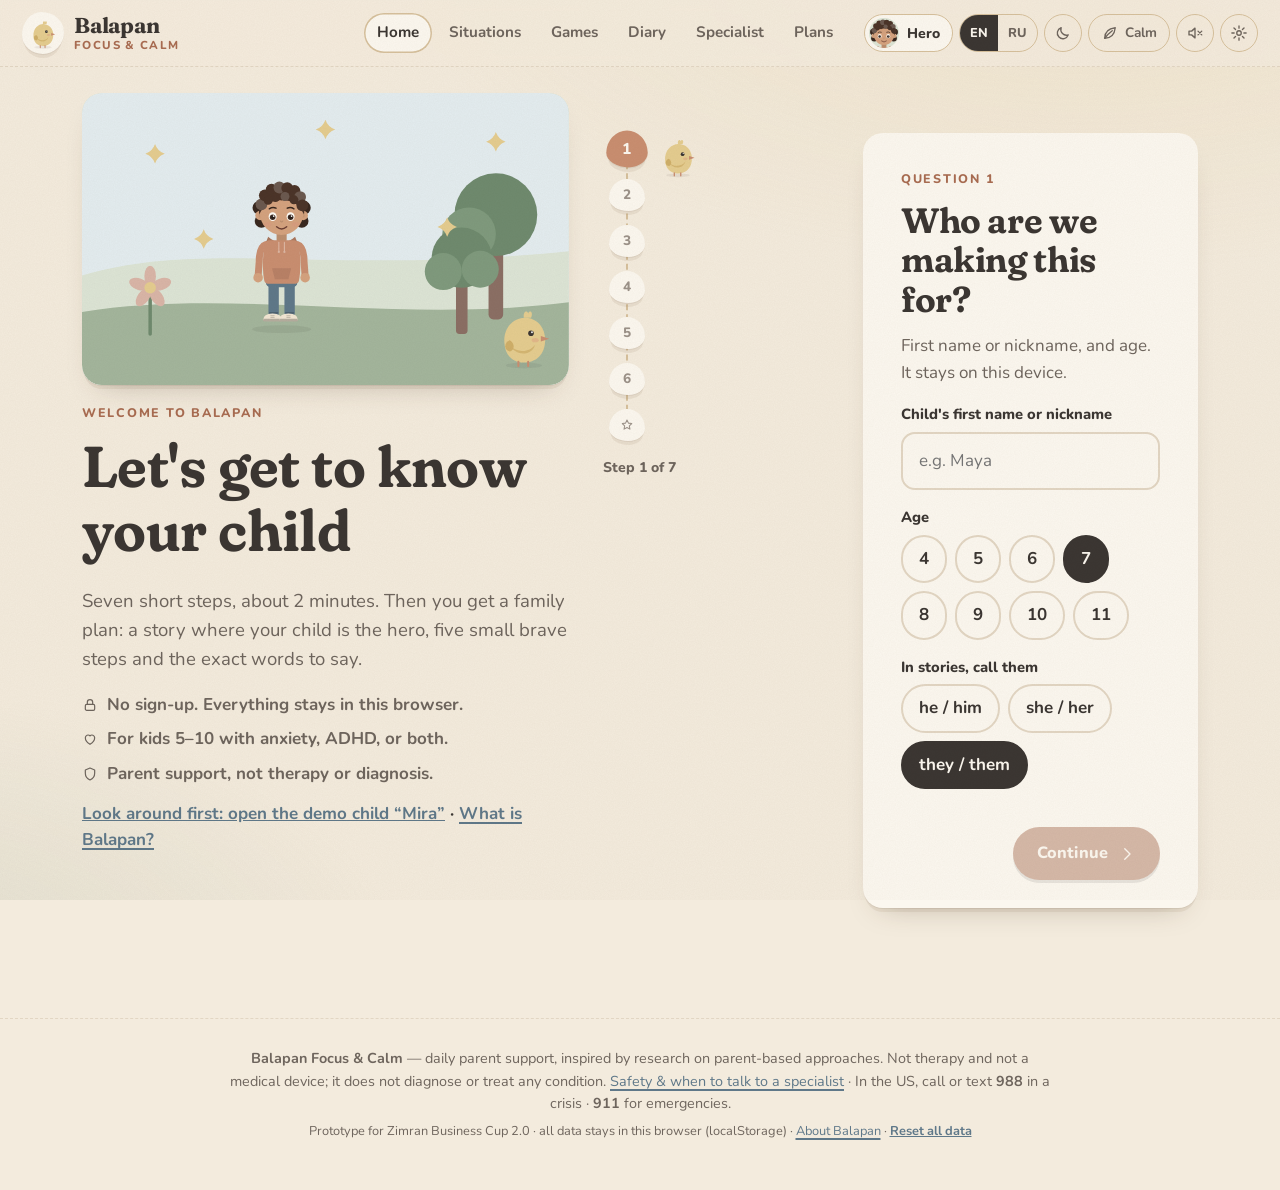
==== commit 1018edfa: "v2: EN/RU, quiz-first home, 122 situations with animated scenes, 16 games x 3 levels, multi-child, d" ====
--- a/index.html
+++ b/index.html
@@ -4,79 +4,62 @@
   <meta charset="utf-8">
   <meta name="viewport" content="width=device-width, initial-scale=1, viewport-fit=cover">
   <title>Balapan Focus &amp; Calm — brave plans and focus quests for kids</title>
-  <meta name="description" content="Balapan Focus & Calm helps parents of kids 5–10 with anxiety, ADHD, or both: brave plans where your child is the hero, routine quests, and calm fine-motor games. No sign-up.">
+  <meta name="description" content="Balapan Focus & Calm: daily parent support for kids 5–10 with anxiety, ADHD, or both. Brave plans, routine quests, calm games, diary and a specialist report. No sign-up, EN/RU.">
   <meta name="theme-color" content="#F3EBDD">
   <link rel="icon" href="assets/favicon.svg" type="image/svg+xml">
   <link rel="preconnect" href="https://fonts.googleapis.com">
   <link rel="preconnect" href="https://fonts.gstatic.com" crossorigin>
   <link href="https://fonts.googleapis.com/css2?family=Fraunces:opsz,wght,SOFT,WONK@9..144,500..800,100,1&family=Nunito:wght@400;600;700;800&display=swap" rel="stylesheet">
+  <!-- build:css -->
   <link rel="stylesheet" href="css/base.css">
   <link rel="stylesheet" href="css/components.css">
   <link rel="stylesheet" href="css/screens.css">
   <link rel="stylesheet" href="css/games.css">
+  <link rel="stylesheet" href="css/v2.css">
   <link rel="stylesheet" href="css/print.css" media="print">
+  <!-- /build:css -->
 </head>
 <body>
-  <a class="skip" href="#app">Skip to content</a>
-  <svg width="0" height="0" style="position:absolute" aria-hidden="true">
-    <defs>
-      <filter id="paper-rough"><feTurbulence type="fractalNoise" baseFrequency="0.04" numOctaves="2" seed="3"/><feDisplacementMap in="SourceGraphic" scale="2.2"/></filter>
-    </defs>
-  </svg>
-
-  <header class="topbar" id="topbar">
-    <a href="#/" class="brand" aria-label="Balapan Focus and Calm — home">
-      <span class="brand-mark" id="brandMark"></span>
-      <span class="brand-text"><b>Balapan</b><small>Focus &amp; Calm</small></span>
-    </a>
-    <nav class="mainnav" aria-label="Main">
-      <a href="#/library" data-nav="library">Situations</a>
-      <a href="#/games" data-nav="games">Games</a>
-      <a href="#/hero" data-nav="hero">Hero</a>
-      <a href="#/dashboard" data-nav="dashboard">Parent</a>
-      <a href="#/pricing" data-nav="pricing">Plans</a>
-    </nav>
-    <div class="toggles">
-      <button class="tgl" id="calmToggle" aria-pressed="false" title="Calm mode: less motion, no sound"><span class="tgl-ico" data-icon="leaf"></span><span class="tgl-lbl">Calm mode</span></button>
-      <button class="tgl" id="soundToggle" aria-pressed="false" title="Soft sounds (off by default)"><span class="tgl-ico" data-icon="soundOff"></span><span class="tgl-lbl">Sound</span></button>
-    </div>
-  </header>
-
+  <a class="skip" href="#app" id="skipLink">Skip to content</a>
+  <header class="topbar" id="topbar"></header>
   <main id="app" tabindex="-1" aria-live="polite"></main>
-
-  <footer class="foot">
-    <p><b>Balapan Focus &amp; Calm</b> is a parenting support tool, not therapy and not a medical device. It does not diagnose or treat any condition.
-      <a href="#/safety">Safety &amp; when to talk to a specialist</a> · In the US, call or text <b>988</b> in a crisis · <b>911</b> for emergencies.</p>
-    <p class="foot-small">Prototype for Zimran Business Cup 2.0 · all data stays in this browser (localStorage) · <button class="linkbtn" id="resetAll">Reset demo data</button></p>
-  </footer>
-
+  <footer class="foot" id="foot"></footer>
+  <nav class="tabbar" id="tabbar" aria-label="Main"></nav>
   <div id="printArea" class="print-only" aria-hidden="true"></div>
   <div id="toast" class="toast" role="status" aria-live="polite"></div>
 
-  <!-- Data -->
+  <!-- build:js -->
+  <script src="js/i18n/i18n.js"></script>
   <script src="js/data/situations.js"></script>
+  <script src="js/data/situations-2.js"></script>
+  <script src="js/data/situations-3.js"></script>
   <script src="js/data/content.js"></script>
-  <!-- Core -->
   <script src="js/core/icons.js"></script>
   <script src="js/core/store.js"></script>
   <script src="js/core/sound.js"></script>
+  <script src="js/core/voice.js"></script>
   <script src="js/core/avatar.js"></script>
+  <script src="js/core/scene.js"></script>
   <script src="js/core/engine.js"></script>
+  <script src="js/core/charts.js"></script>
+  <script src="js/data/demo.js"></script>
   <script src="js/core/router.js"></script>
   <script src="js/core/ui.js"></script>
-  <!-- Screens -->
-  <script src="js/screens/landing.js"></script>
   <script src="js/screens/quiz.js"></script>
+  <script src="js/screens/home.js"></script>
+  <script src="js/screens/about.js"></script>
   <script src="js/screens/builder.js"></script>
   <script src="js/screens/plan.js"></script>
   <script src="js/screens/library.js"></script>
   <script src="js/screens/brave.js"></script>
   <script src="js/screens/quest.js"></script>
   <script src="js/screens/games.js"></script>
-  <script src="js/screens/dashboard.js"></script>
+  <script src="js/screens/diary.js"></script>
+  <script src="js/screens/specialist.js"></script>
+  <script src="js/screens/family.js"></script>
+  <script src="js/screens/settings.js"></script>
   <script src="js/screens/pricing.js"></script>
   <script src="js/screens/safety.js"></script>
-  <!-- Games -->
   <script src="js/games/trail.js"></script>
   <script src="js/games/jars.js"></script>
   <script src="js/games/balloon.js"></script>
@@ -85,6 +68,15 @@
   <script src="js/games/backpack.js"></script>
   <script src="js/games/lace.js"></script>
   <script src="js/games/dots.js"></script>
+  <script src="js/games/keys.js"></script>
+  <script src="js/games/diff.js"></script>
+  <script src="js/games/shapes.js"></script>
+  <script src="js/games/simon.js"></script>
+  <script src="js/games/spot.js"></script>
+  <script src="js/games/rhythm.js"></script>
+  <script src="js/games/puzzle.js"></script>
+  <script src="js/games/sizes.js"></script>
   <script src="js/app.js"></script>
+  <!-- /build:js -->
 </body>
 </html>
--- a/css/v2.css
+++ b/css/v2.css
@@ -0,0 +1,466 @@
+/* ==========================================================
+   Balapan v2 — new screens, scenes, charts, mobile tab bar,
+   game levels and the dark (midnight navy) theme.
+   ========================================================== */
+.hidden{display:none !important}
+.small{font-size:.88rem}
+.demo-tag{display:inline-block; margin-left:6px; padding:1px 8px; border-radius:999px; font:800 .66rem/1.6 var(--f-body); letter-spacing:.06em; text-transform:uppercase; background:var(--butter); color:#4a3d22; vertical-align:middle}
+.d-head{display:flex; align-items:flex-end; justify-content:space-between; gap:18px; flex-wrap:wrap; margin:26px 0 18px}
+.d-head h1{margin:0}
+.icon-only{padding:6px 9px}
+
+/* ---------- header: kid switcher + language ---------- */
+.kid-switch{display:flex; align-items:center; gap:8px; border:1.5px solid var(--sand-deep); background:var(--paper); border-radius:999px; padding:3px 12px 3px 4px; cursor:pointer; font:800 .88rem var(--f-body); color:var(--ink); max-width:190px}
+.kid-switch span{white-space:nowrap; overflow:hidden; text-overflow:ellipsis}
+.kid-switch svg{flex:none; border-radius:50%; background:var(--sage-soft)}
+.langsw{display:flex; border:1.5px solid var(--sand-deep); border-radius:999px; overflow:hidden}
+.langsw button{border:0; background:transparent; padding:6px 10px; font:800 .8rem var(--f-body); color:var(--ink-soft); cursor:pointer}
+.langsw button[aria-pressed="true"]{background:var(--ink); color:var(--paper)}
+.kid-list{display:grid; gap:10px; margin:12px 0 18px}
+.kid-row{display:flex; align-items:center; gap:14px; text-align:left; border:2px solid var(--line); background:var(--paper); color:var(--ink); border-radius:18px; padding:8px 14px; cursor:pointer; font:inherit}
+.kid-row.on{border-color:var(--sage); background:var(--sage-soft)}
+.kid-row small{display:block; color:var(--ink-soft)}
+.kid-chip{display:inline-flex; align-items:center; gap:6px; font-weight:800}
+
+/* ---------- mobile bottom tab bar (plain responsive site, no PWA) ---------- */
+.tabbar{display:none}
+@media (max-width:860px){
+  .mainnav{display:none}
+  .topbar{gap:8px; padding:8px 12px}
+  .brand-text small{display:none}
+  .tgl-lbl{display:none}
+  .tgl{padding:6px 8px}
+  .kid-switch{max-width:120px; padding-right:8px}
+  .tabbar{display:flex; position:fixed; left:0; right:0; bottom:0; z-index:60; background:var(--paper); border-top:1.5px solid var(--line); padding:6px 4px calc(6px + env(safe-area-inset-bottom)); justify-content:space-around; box-shadow:0 -8px 24px -18px rgba(40,30,20,.5)}
+  .tabbar a{flex:1; display:flex; flex-direction:column; align-items:center; gap:2px; text-decoration:none; color:var(--ink-faint); font:800 .68rem var(--f-body); padding:4px 0; border-radius:12px}
+  .tabbar a.on{color:var(--clay-deep); background:var(--clay-soft)}
+  body{padding-bottom:76px}
+  .toast{bottom:90px}
+}
+@media (max-width:520px){
+  .brand-text{display:none}
+  .toggles{gap:4px; margin-left:auto}
+  #soundToggle{display:none}
+  .wrap{padding:0 14px}
+  .hide-sm{display:none}
+}
+
+/* ---------- scenes (animated SVG engine) ---------- */
+.scene{display:block; width:100%; height:auto; border-radius:inherit}
+.sc-hero,.sc-prop{transform-box:fill-box; transform-origin:50% 100%}
+.scene:not(.still) .sc-bob{animation:scBob 3.2s ease-in-out infinite}
+.scene:not(.still) .pose-wave .av-arm-r, .scene:not(.still) .sc-wave{animation:scWave 1.8s ease-in-out infinite; transform-box:fill-box; transform-origin:20% 90%}
+.scene:not(.still) .pose-walk{animation:scWalk 1.1s ease-in-out infinite}
+.scene:not(.still) .pose-jump,.scene:not(.still) .pose-cheer{animation:scJump 1.4s var(--ease-soft) infinite}
+.scene:not(.still) .pose-shy{animation:scShy 4s ease-in-out infinite}
+.scene:not(.still) .pose-idle{animation:scBob 3.6s ease-in-out infinite}
+.scene:not(.still) .sc-sway{animation:scSway 5s ease-in-out infinite; transform-origin:50% 100%}
+.scene:not(.still) .sc-swing{animation:scSwing 3s ease-in-out infinite; transform-box:fill-box; transform-origin:50% 0}
+.scene:not(.still) .sc-rock{animation:scSway 3s ease-in-out infinite}
+.scene:not(.still) .sc-float{animation:scFloat 6s ease-in-out infinite}
+.scene:not(.still) .sc-fly{animation:scFly 14s linear infinite}
+.scene:not(.still) .sc-drive{animation:scDrive 9s linear infinite}
+.scene:not(.still) .sc-scroll{animation:scDrive 24s linear infinite}
+.scene:not(.still) .sc-spin{animation:scSpin 6s linear infinite; transform-box:fill-box; transform-origin:50% 50%}
+.scene:not(.still) .sc-spin-slow{animation:scSpin 18s linear infinite; transform-box:fill-box; transform-origin:50% 50%}
+.scene:not(.still) .sc-pulse,.scene:not(.still) .fx-pulse{animation:scPulse 2.4s ease-in-out infinite; transform-box:fill-box; transform-origin:50% 50%}
+.scene:not(.still) .sc-glow{animation:scGlow 3s ease-in-out infinite}
+.scene:not(.still) .sc-flicker{animation:scGlow 1.3s steps(3) infinite}
+.scene:not(.still) .sc-flash{animation:scGlow 2s ease-in-out infinite}
+.scene:not(.still) .sc-ring{animation:scRing 1.6s ease-in-out infinite; transform-box:fill-box; transform-origin:50% 0}
+.scene:not(.still) .sc-wag,.scene:not(.still) .sc-wag-body{animation:scWag .9s ease-in-out infinite; transform-box:fill-box; transform-origin:0 100%}
+.scene:not(.still) .sc-flag{animation:scWag 2.2s ease-in-out infinite; transform-box:fill-box; transform-origin:0 50%}
+.scene:not(.still) .sc-bounce{animation:scJump 1.2s ease-in-out infinite}
+.scene:not(.still) .sc-bubble{animation:scRise 5s ease-in infinite}
+.scene:not(.still) .sc-fall{animation:scFall 6s linear infinite}
+.scene:not(.still) .sc-scrub,.scene:not(.still) .sc-snip{animation:scWag .6s ease-in-out infinite; transform-box:fill-box; transform-origin:50% 50%}
+.scene:not(.still) .fx-rain{animation:fxFall 1.1s linear infinite}
+.scene:not(.still) .fx-snow,.scene:not(.still) .fx-fall{animation:fxFall 7s linear infinite}
+.scene:not(.still) .fx-twinkle{animation:scGlow 2.6s ease-in-out infinite}
+.scene:not(.still) .fx-zzz,.scene:not(.still) .fx-rise{animation:scRise 4s ease-out infinite}
+.scene:not(.still) .fx-noise{animation:scPulse .9s ease-in-out infinite; transform-box:fill-box; transform-origin:50% 50%}
+.scene:not(.still) .fx-wind{animation:scDrive 4s linear infinite}
+.scene:not(.still) .fx-tick{animation:scSpin 4s steps(12) infinite; transform-box:fill-box; transform-origin:50% 100%}
+@keyframes scBob{50%{transform:translateY(-3px)}}
+@keyframes scWave{0%,100%{transform:rotate(0)}50%{transform:rotate(-24deg)}}
+@keyframes scWalk{0%,100%{transform:translateY(0) rotate(-1.5deg)}50%{transform:translateY(-4px) rotate(1.5deg)}}
+@keyframes scJump{0%,60%,100%{transform:translateY(0)}30%{transform:translateY(-12px)}}
+@keyframes scShy{0%,100%{transform:translateX(0)}50%{transform:translateX(-3px) rotate(-2deg)}}
+@keyframes scSway{0%,100%{transform:rotate(-2deg)}50%{transform:rotate(2deg)}}
+@keyframes scSwing{0%,100%{transform:rotate(-10deg)}50%{transform:rotate(10deg)}}
+@keyframes scFloat{50%{transform:translate(8px,-4px)}}
+@keyframes scFly{from{transform:translateX(-60px)}to{transform:translateX(460px)}}
+@keyframes scDrive{from{transform:translateX(-30px)}to{transform:translateX(30px)}}
+@keyframes scSpin{to{transform:rotate(360deg)}}
+@keyframes scPulse{50%{transform:scale(1.08)}}
+@keyframes scGlow{50%{opacity:.45}}
+@keyframes scRing{0%,100%{transform:rotate(0)}25%{transform:rotate(12deg)}75%{transform:rotate(-12deg)}}
+@keyframes scWag{0%,100%{transform:rotate(-8deg)}50%{transform:rotate(8deg)}}
+@keyframes scRise{0%{transform:translateY(8px); opacity:0}30%{opacity:1}100%{transform:translateY(-30px); opacity:0}}
+@keyframes scFall{from{transform:translateY(-20px)}to{transform:translateY(40px)}}
+@keyframes fxFall{from{transform:translateY(-40px)}to{transform:translateY(40px)}}
+html.calm .scene *, html.calm .scene{animation:none !important}
+@media (prefers-reduced-motion: reduce){ .scene *, .scene{animation:none !important} }
+.sc-scene,.sit-scene,.sh-scene,.h2-scene,.ob-art{border-radius:var(--r-m); overflow:hidden; background:var(--sage-soft)}
+.sc-scene,.sit-scene{margin:-4px -4px 10px; border-radius:14px}
+.sit-top{display:flex; align-items:center; justify-content:space-between; gap:8px; margin-bottom:6px}
+.sh-scene{margin-bottom:14px}
+.lib-count{color:var(--ink-soft); font-weight:700; margin:6px 0 12px}
+.lib-more{height:40px}
+
+/* ---------- onboarding (first run) ---------- */
+.onboard{display:grid; grid-template-columns:minmax(0,.9fr) minmax(0,1.1fr); gap:34px; align-items:start; padding-top:26px; padding-bottom:40px}
+.ob-art{position:relative; margin-bottom:18px; box-shadow:var(--shadow-paper)}
+.ob-chick{position:absolute; right:10px; bottom:6px}
+.ob-points{list-style:none; padding:0; margin:0 0 14px; display:grid; gap:8px}
+.ob-points li{display:flex; gap:9px; align-items:center; font-weight:700; color:var(--ink-soft)}
+.ob-links{font-weight:700}
+.ob-quiz{position:sticky; top:84px}
+.quiz-intro{color:var(--ink-soft)}
+@media (max-width:860px){ .onboard{grid-template-columns:1fr; gap:14px; padding-top:12px} .ob-quiz{position:static} .ob-side h1{font-size:1.7rem} .ob-art{display:none} }
+
+/* ---------- home dashboard ---------- */
+.demo-banner,.flag-banner,.lock-banner{display:flex; align-items:center; gap:14px; padding:14px 18px; margin:18px 0 0; flex-wrap:wrap}
+.demo-banner{background:linear-gradient(90deg, rgba(228,204,143,.35), var(--paper))}
+.demo-banner > div,.flag-banner > div,.lock-banner > div{flex:1; min-width:220px}
+.h2-head{display:grid; grid-template-columns:minmax(0,1fr) minmax(0,1.2fr); gap:26px; align-items:center; margin:22px 0}
+.h2-scene{box-shadow:var(--shadow-paper)}
+.h2-intro h1{font-size:clamp(1.9rem,3.6vw,2.8rem)}
+.plan-meta{display:flex; flex-wrap:wrap; gap:8px}
+.plan-meta a.chip{text-decoration:none; color:var(--ink)}
+.h2-grid{display:grid; grid-template-columns:minmax(0,1fr) minmax(0,1.1fr); gap:22px; align-items:start}
+.today{padding:24px}
+.today-step{border-left:4px solid var(--clay); padding-left:14px; margin-bottom:16px}
+.ts-text{font-size:1.15rem; font-weight:700}
+.checkin{margin-top:12px; padding:12px; border-radius:14px; background:var(--oat)}
+.ci-row{display:flex; gap:8px; flex-wrap:wrap; margin-top:8px}
+.mood-now{margin-top:16px}
+.mood-parts{display:grid; grid-template-columns:repeat(4,1fr); gap:8px; margin-top:8px}
+.mp{display:flex; flex-direction:column; align-items:center; gap:4px; padding:10px 4px; border:2px dashed var(--line); background:transparent; border-radius:16px; cursor:pointer; color:var(--ink-soft); font:inherit}
+.mp.now{border-color:var(--clay); border-style:solid}
+.mp small{font-weight:800; font-size:.72rem}
+.mp-st{display:grid; place-items:center; width:40px; height:40px}
+.mp-empty{display:grid; place-items:center; width:34px; height:34px; border-radius:50%; background:var(--oat); font-weight:800; font-size:1.2rem; color:var(--ink-faint)}
+.tiles{display:grid; grid-template-columns:repeat(3,minmax(0,1fr)); gap:12px}
+.tile{display:flex; flex-direction:column; gap:3px; padding:16px; text-decoration:none; color:var(--ink); border:0; text-align:left; font:inherit; cursor:pointer; transition:transform .2s var(--ease-out)}
+.tile:hover{transform:translateY(-3px) rotate(-.4deg)}
+.tile b{font-size:1rem}
+.tile small{color:var(--ink-soft); font-size:.8rem; line-height:1.3}
+.tile-ico{display:grid; place-items:center; width:42px; height:42px; border-radius:14px; background:var(--sage-soft); color:var(--sage-deep); margin-bottom:6px}
+.tile:nth-child(3n+2) .tile-ico{background:var(--dusty-soft); color:var(--dusty-deep)}
+.tile:nth-child(3n) .tile-ico{background:var(--clay-soft); color:var(--clay-deep)}
+.add-kid{box-shadow:inset 0 0 0 2px var(--line); background:transparent}
+.adapt{padding:20px 24px; margin:22px 0}
+.adapt li{padding:8px 0 8px 14px; border-left:3px solid var(--sage)}
+.adapt .ad-split{border-color:var(--clay)} .adapt .ad-repeat{border-color:var(--butter-deep)}
+.home2 .start-here{margin:26px 0 34px}
+@media (max-width:960px){ .h2-head,.h2-grid{grid-template-columns:1fr} .tiles{grid-template-columns:repeat(2,minmax(0,1fr))} }
+
+/* ---------- diary / logs ---------- */
+.d-tabs{display:flex; gap:6px; overflow-x:auto; padding:4px 2px 10px; scrollbar-width:none}
+.d-tabs button,.d-tabs a{flex:none; border:2px solid var(--line); background:var(--paper); color:var(--ink-soft); padding:9px 16px; border-radius:999px; font:800 .9rem var(--f-body); cursor:pointer; text-decoration:none}
+.d-tabs [aria-selected="true"],.d-tabs .on{background:var(--ink); color:var(--paper); border-color:var(--ink)}
+.day-nav{display:flex; align-items:center; justify-content:space-between; gap:10px; padding:10px 14px; margin-bottom:14px}
+.day-nav b{font-family:var(--f-display); font-size:1.15rem}
+.log-grid{display:grid; grid-template-columns:repeat(auto-fit,minmax(300px,1fr)); gap:16px; margin-bottom:30px}
+.log-card{padding:18px 20px}
+.log-card h3{display:flex; align-items:center; gap:8px}
+.time-row{display:grid; grid-template-columns:1fr 1fr auto; gap:10px; align-items:end; margin-bottom:10px}
+.time-row label,.lbl{display:block; font-weight:800; font-size:.82rem; color:var(--ink-soft); margin:10px 0 5px}
+.time-row .input{padding:10px 12px; width:100%}
+.hrs{display:flex; flex-direction:column; align-items:center; padding:6px 12px; border-radius:14px; background:var(--dusty-soft)}
+.hrs b{font-size:1.3rem; font-family:var(--f-display)}
+.chips{display:flex; flex-wrap:wrap; gap:6px}
+.chipbtn{border:1.5px solid var(--line); background:var(--paper); color:var(--ink); border-radius:999px; padding:6px 12px; font:700 .84rem var(--f-body); cursor:pointer; transition:background .15s}
+.chipbtn[aria-pressed="true"]{background:var(--sage-soft); border-color:var(--sage-deep); color:var(--ink)}
+.slider-row{display:grid; grid-template-columns:1fr auto; gap:4px 12px; align-items:center; margin:10px 0}
+.slider-row label{font-weight:800; font-size:.82rem; color:var(--ink-soft)}
+.slider-row input[type=range]{grid-column:1/-1}
+input[type=range]{accent-color:var(--clay-deep); width:100%}
+.meal{border:1.5px solid var(--line); border-radius:14px; padding:4px 12px; margin-bottom:8px}
+.meal summary{cursor:pointer; font-weight:800; padding:6px 0; list-style:none; display:flex; justify-content:space-between; gap:8px}
+.meal-sum{color:var(--ink-soft); font-weight:600; font-size:.82rem; text-align:right}
+.med-row{display:grid; grid-template-columns:1.4fr 1fr auto; gap:8px; margin-bottom:8px}
+.input.small{padding:9px 12px; font-size:.92rem}
+.toggle-row{display:flex; align-items:center; gap:10px; font-weight:700; margin:10px 0; cursor:pointer}
+.toggle-row input{width:20px; height:20px; accent-color:var(--sage-deep)}
+.scale5{display:flex; gap:8px; flex-wrap:wrap; margin:6px 0 12px}
+.scale5 button{display:flex; flex-direction:column; align-items:center; gap:2px; border:2px solid var(--line); background:var(--paper); color:var(--ink); border-radius:16px; padding:8px 10px; min-width:62px; cursor:pointer; font:700 .75rem var(--f-body)}
+.scale5 button[aria-pressed="true"]{border-color:var(--ink); background:var(--oat)}
+.d-actions{display:flex; gap:10px; flex-wrap:wrap; margin:6px 0 18px}
+.timeline{position:relative; padding-left:26px; margin:10px 0 30px}
+.timeline::before{content:""; position:absolute; left:9px; top:6px; bottom:6px; border-left:2px dashed var(--line)}
+.tl-item{position:relative; margin-bottom:14px}
+.tl-dot{position:absolute; left:-24px; top:16px; width:16px; height:16px; border-radius:50%; background:var(--c, var(--sage)); box-shadow:0 0 0 4px var(--oat)}
+.tl-card{padding:14px 18px}
+.tl-top{display:flex; justify-content:space-between; gap:10px; align-items:center; flex-wrap:wrap}
+.tl-tools{display:flex; gap:6px}
+.tl-tools .btn{padding:6px 10px}
+.oc-list{display:grid; gap:12px; margin-bottom:30px}
+.oc{padding:14px 18px; border-left:6px solid var(--line)}
+.oc-managed{border-left-color:var(--sage)} .oc-partly{border-left-color:var(--butter)} .oc-not{border-left-color:var(--clay)}
+.oc-top{display:flex; justify-content:space-between; gap:10px; flex-wrap:wrap; align-items:center}
+.oc-res{font-weight:800}
+.mood-pick{display:grid; grid-template-columns:repeat(4,1fr); gap:10px; margin:14px 0}
+.mpk{display:flex; flex-direction:column; align-items:center; gap:4px; border:2px solid var(--line); background:var(--paper); color:var(--ink); border-radius:18px; padding:10px 4px; cursor:pointer; font:700 .78rem var(--f-body)}
+.mpk.on{border-color:var(--clay-deep); background:var(--clay-soft)}
+.mface{display:block}
+.mood-grid{padding:12px; overflow-x:auto; margin-bottom:20px}
+.mg-row{display:grid; grid-template-columns:96px repeat(var(--n,7), minmax(44px,1fr)); gap:6px; align-items:center; margin-bottom:6px}
+.mood-grid.day .mg-row{--n:1}
+.mg-head{font-weight:800; font-size:.78rem; color:var(--ink-soft); text-align:center}
+.mg-part{font-weight:800; font-size:.8rem; color:var(--ink-soft)}
+.mg-cell{display:grid; place-items:center; min-height:52px; border-radius:14px; background:var(--oat); border:0; cursor:pointer}
+.mg-cell[disabled]{opacity:.35; cursor:default}
+.ms-row{display:flex; flex-wrap:wrap; gap:10px; margin:6px 0 20px}
+.ms{display:flex; align-items:center; gap:6px; padding:6px 12px; border-radius:999px; background:var(--paper); box-shadow:inset 0 0 0 1.5px var(--line); font-weight:800; font-size:.84rem}
+.stats-row{display:grid; grid-template-columns:repeat(auto-fit,minmax(150px,1fr)); gap:12px; margin:14px 0 20px}
+.stat{padding:14px 16px}
+.stat b{display:block; font-family:var(--f-display); font-size:1.8rem; line-height:1.1}
+.stat small{color:var(--ink-soft); font-weight:700}
+.week-strip{padding:14px 18px; margin-bottom:18px}
+.ws-row{display:grid; grid-template-columns:repeat(7,1fr); gap:6px}
+.ws{display:flex; flex-direction:column; align-items:center; gap:4px; padding:8px 0; border-radius:12px; background:var(--oat); font-weight:800; font-size:.78rem; color:var(--ink-faint)}
+.ws.on{background:var(--sage-soft); color:var(--ink)}
+.pl-list,.gl-list{display:grid; grid-template-columns:repeat(auto-fill,minmax(220px,1fr)); gap:10px; margin-bottom:20px}
+.pl{padding:12px 16px; text-decoration:none; color:var(--ink)}
+.gl{display:flex; flex-direction:column; gap:2px; padding:10px 14px}
+.gl small{color:var(--ink-soft); font-weight:800}
+
+/* ---------- specialist ---------- */
+.spec-filters{display:flex; flex-wrap:wrap; gap:12px; align-items:flex-end; padding:14px 18px; margin-bottom:18px}
+.spec-filters .field{margin:0; min-width:140px}
+.spec-filters .input{padding:9px 12px}
+.spec-actions{display:flex; gap:8px; flex-wrap:wrap}
+.spec-child{display:flex; align-items:center; gap:12px}
+.spec-grid{display:grid; grid-template-columns:repeat(2,minmax(0,1fr)); gap:16px; margin-bottom:16px}
+.chart-card{padding:16px 18px; min-width:0}
+.chart-card.wide{grid-column:1/-1}
+.chart-card h3{font-size:1.1rem}
+.chart{display:block; width:100%; height:auto; color:var(--ink-soft); font-family:var(--f-body)}
+.ch-grid line{stroke:var(--line); stroke-width:1}
+.ch-lbl{font-size:10px; fill:var(--ink-soft); font-weight:700}
+.ch-ax{stroke:var(--sand-deep); stroke-width:1.2}
+.ch-legend{display:flex; flex-wrap:wrap; gap:12px; font-size:.8rem; font-weight:700; color:var(--ink-soft); margin:6px 0}
+.ch-legend i{display:inline-block; width:12px; height:12px; border-radius:3px; margin-right:5px; vertical-align:-1px}
+.tscroll{overflow-x:auto}
+.ctable{border-collapse:collapse; width:100%; font-size:.85rem}
+.ctable th,.ctable td{padding:7px 9px; border-bottom:1px solid var(--line); text-align:left; vertical-align:top}
+.ctable th{font-weight:800; color:var(--ink-soft); font-size:.76rem; text-transform:uppercase; letter-spacing:.04em}
+.mp-table{display:grid; gap:6px}
+.mpt-row{display:flex; align-items:center; gap:8px; flex-wrap:wrap}
+.diary-ex{border-left:3px solid var(--line); padding-left:10px; margin:0 0 10px}
+.pr-plan{margin-bottom:8px}
+@media (max-width:860px){ .spec-grid{grid-template-columns:1fr} }
+
+/* ---------- family / settings / pricing ---------- */
+.kid-cards{display:grid; grid-template-columns:repeat(auto-fill,minmax(300px,1fr)); gap:16px; margin-bottom:18px}
+.kid-card{display:flex; gap:14px; align-items:center; padding:16px}
+.kid-card.on{box-shadow:inset 0 0 0 2.5px var(--sage), var(--shadow-paper)}
+.kid-card > svg{flex:none; background:var(--sage-soft); border-radius:20px}
+.kc-body{flex:1; min-width:0}
+.kc-body h3{margin-bottom:2px}
+.kc-body .cel-actions{gap:6px; margin-top:8px; justify-content:flex-start}
+.settings{padding-bottom:40px}
+.set{padding:20px 24px; margin:16px 0}
+.set h2{font-size:1.3rem; display:flex; align-items:center; gap:10px}
+.set-row{display:flex; align-items:center; justify-content:space-between; gap:12px; flex-wrap:wrap; padding:10px 0; border-bottom:1px dashed var(--line)}
+.set-row > span{font-weight:700; flex:1; min-width:180px}
+.set-row select.input{flex:2; min-width:200px; padding:9px 12px}
+.set-row input[type=range]{flex:2; min-width:180px}
+.set-row .field{flex:1; margin:0}
+.tts{margin-top:14px} .tts summary{cursor:pointer; padding:8px 0}
+.switch{position:relative; display:inline-block; width:50px; height:28px; flex:none}
+.switch input{opacity:0; width:0; height:0}
+.switch i{position:absolute; inset:0; border-radius:999px; background:var(--line); transition:.2s; cursor:pointer}
+.switch i::after{content:""; position:absolute; left:3px; top:3px; width:22px; height:22px; border-radius:50%; background:var(--paper); box-shadow:0 1px 3px rgba(0,0,0,.25); transition:.2s}
+.switch input:checked + i{background:var(--sage-deep)}
+.switch input:checked + i::after{transform:translateX(22px)}
+.switch input:focus-visible + i{outline:3px solid var(--dusty)}
+.ticket.current{box-shadow:inset 0 0 0 3px var(--sage), var(--shadow-paper)}
+.ticket small{font-size:.55em; font-weight:700; color:var(--ink-soft)}
+
+/* ---------- game levels + full-screen games on phones ---------- */
+.lv-pick{justify-content:center; margin:0 0 10px}
+.lv-pick button{display:inline-flex; align-items:center; gap:5px; color:var(--ink)}
+.lv-pick button[disabled]{opacity:.5; cursor:not-allowed}
+.lv-dots{display:inline-flex; gap:3px; margin-left:8px; vertical-align:middle}
+.lv-dots i{width:7px; height:7px; border-radius:50%; background:var(--line)}
+.lv-dots i.on{background:var(--clay)}
+.toy-best{display:flex; align-items:center}
+.unlock{font-weight:800; color:var(--sage-deep); margin:4px 0 10px}
+@media (max-width:860px){
+  body[data-route="game"] .topbar, body[data-route="game"] .tabbar, body[data-route="game"] .foot{display:none}
+  body[data-route="game"]{padding-bottom:0}
+  body[data-route="game"] .gshell{padding:8px 10px 14px; min-height:100dvh; display:flex; flex-direction:column}
+  body[data-route="game"] .gs-top{gap:8px; margin:0 0 6px}
+  body[data-route="game"] .gs-title h1{font-size:1.25rem; margin:0}
+  body[data-route="game"] .stage{border-radius:16px}
+  body[data-route="game"] .gs-why{display:none}
+  .gs-say{font-size:.95rem; min-height:2.6em}
+}
+
+/* ---------- new games ---------- */
+.stage-keys,.stage-diff,.stage-simon,.stage-spot,.stage-rhythm,.stage-puzzle,.stage-sizes{aspect-ratio:auto; min-height:360px; padding:18px; touch-action:manipulation}
+.stage-puzzle,.stage-sizes{touch-action:none}
+/* keyboard hunt */
+.kh{display:flex; flex-direction:column; gap:12px; align-items:center}
+.kh-top{display:flex; align-items:center; gap:14px; width:100%; justify-content:center}
+.kh-hero svg{border-radius:50%; background:var(--sage-soft)}
+.kh-card{display:flex; gap:6px; padding:10px 20px; font:700 2.6rem/1 var(--f-display); min-width:120px; justify-content:center}
+.kh-card span{color:var(--ink-faint)} .kh-card .now{color:var(--clay-deep); text-decoration:underline; text-underline-offset:6px} .kh-card .got{color:var(--sage-deep)}
+.kh-count{font-weight:800; color:var(--ink-soft)}
+.kh-bar{width:min(420px,90%); height:8px; border-radius:99px; background:var(--line); overflow:hidden}
+.kh-bar i{display:block; height:100%; background:var(--dusty); transform-origin:left; border-radius:99px}
+.kb{display:flex; flex-direction:column; gap:6px; width:100%; max-width:760px; padding:10px; border-radius:18px; background:var(--dusty-soft)}
+.kb-row{display:flex; gap:5px; justify-content:center}
+.kb-k{flex:1; max-width:62px; aspect-ratio:1/1.05; border:0; border-radius:10px; background:var(--paper); color:var(--ink); font:800 clamp(.8rem,3.4vw,1.25rem) var(--f-body); box-shadow:0 3px 0 var(--sand-deep); cursor:pointer; padding:0; transition:background .2s, transform .1s}
+.kb-k:active{transform:translateY(2px); box-shadow:0 1px 0 var(--sand-deep)}
+.kb-k.hint{background:var(--butter); box-shadow:0 3px 0 var(--butter-deep)}
+.kb-k.decoy{background:var(--clay-soft)}
+.kb-k.ok{background:var(--sage); color:#fff}
+.kb-k.no{animation:wiggle .35s}
+/* diff */
+.df-hud{font-weight:800; text-align:center; margin-bottom:8px}
+.df-wrap{display:grid; grid-template-columns:1fr 1fr; gap:12px}
+.df-pic{border-radius:14px; cursor:crosshair; background:#E5EEF0}
+.df-ring{animation:starPop .4s var(--ease-out)}
+@media (max-width:700px){ .df-wrap{grid-template-columns:1fr} }
+/* simon */
+.sm-hud{font-weight:800; text-align:center; margin-bottom:10px}
+.sm-grid{display:grid; grid-template-columns:repeat(2,minmax(0,150px)); gap:14px; justify-content:center}
+.sm-grid.sm-6{grid-template-columns:repeat(3,minmax(0,130px))}
+.sm-pad{aspect-ratio:1; border-radius:28px; border:0; background:var(--s); box-shadow:inset 0 0 0 3px var(--c), 0 5px 0 rgba(0,0,0,.08); cursor:pointer; display:grid; place-items:center; opacity:.72; transition:opacity .15s, transform .15s}
+.sm-pad.lit{opacity:1; transform:scale(1.06); box-shadow:inset 0 0 0 6px var(--c), 0 0 0 6px var(--s)}
+.watching .sm-pad{cursor:wait}
+/* spot */
+.sp-top{display:flex; align-items:center; justify-content:center; gap:16px; margin-bottom:12px}
+.sp-card{display:flex; flex-direction:column; align-items:center; padding:8px 18px; font-weight:800}
+.sp-card svg{width:52px; height:52px}
+.sp-hud{font:700 1.4rem var(--f-display)}
+.sp-grid{display:grid; grid-template-columns:repeat(var(--cols),minmax(0,64px)); gap:8px; justify-content:center}
+.sp-cell{aspect-ratio:1; border:0; border-radius:14px; background:var(--oat); cursor:pointer; padding:6px; display:grid; place-items:center}
+.sp-cell svg{width:100%; height:100%}
+.sp-cell.got{background:var(--sage-soft); box-shadow:inset 0 0 0 3px var(--sage-deep)}
+.sp-cell.no{animation:wiggle .35s}
+/* rhythm */
+.rdm{display:flex; flex-direction:column; align-items:center; gap:16px}
+.rd-dots{display:flex; gap:10px; min-height:20px}
+.rd-dots i{width:16px; height:16px; border-radius:50%; background:var(--line)}
+.rd-dots i.long{width:34px; border-radius:99px}
+.rd-dots i.on{background:var(--clay)}
+.rd-drum{width:min(260px,70vw); border:0; background:none; cursor:pointer; padding:0; transition:transform .1s}
+.rd-drum.hit{animation:drumHit .25s var(--ease-out)}
+.rd-hud{font-weight:800; color:var(--ink-soft)}
+@keyframes drumHit{40%{transform:scale(.94) translateY(4px)}}
+/* puzzle */
+.pz{display:grid; grid-template-columns:minmax(0,1.5fr) minmax(0,1fr); gap:16px; align-items:start}
+.pz-board{position:relative; display:grid; grid-template-columns:repeat(var(--cx),1fr); grid-template-rows:repeat(var(--cy),1fr); aspect-ratio:400/240; border-radius:14px; overflow:hidden; background:var(--oat)}
+.pz-ghost{position:absolute; inset:0; opacity:.22; pointer-events:none}
+.pz-ghost svg{width:100%; height:100%}
+.pz-slot{position:relative; border:1px dashed var(--sand-deep)}
+.pz-slot.hover{background:rgba(163,181,156,.3)}
+.pz-tray{display:flex; flex-wrap:wrap; gap:8px; align-content:flex-start; min-height:120px}
+.pz-piece{width:calc(min(100%, 340px) / var(--cx) - 6px); min-width:56px; aspect-ratio:400/240; cursor:grab; touch-action:none; transform:rotate(var(--tilt)); box-shadow:var(--shadow-paper); border-radius:6px; overflow:hidden; position:relative; z-index:2; background:var(--paper)}
+.pz-tray .pz-piece{transform:rotate(var(--tilt))}
+.pz-piece.lift{z-index:20; cursor:grabbing; box-shadow:0 14px 26px -10px rgba(0,0,0,.45)}
+.pz-piece svg{display:block; width:100%; height:100%}
+.pz-slot .pz-piece{width:100%; height:100%; min-width:0; transform:none; box-shadow:none; border-radius:0}
+.pz-board.done .pz-slot{border-color:transparent}
+@media (max-width:700px){ .pz{grid-template-columns:1fr} }
+/* sizes */
+.sz{display:flex; flex-direction:column; gap:22px; padding-top:36px}
+.sz-shelf{display:flex; justify-content:center; gap:10px; align-items:flex-end; min-height:140px; padding:0 10px 8px; border-bottom:10px solid var(--sand-deep); border-radius:0 0 6px 6px}
+.sz-slot{flex:1; max-width:90px; min-height:120px; display:flex; flex-direction:column; justify-content:flex-end; align-items:center; border-radius:12px 12px 0 0; background:rgba(214,192,156,.18); position:relative}
+.sz-slot small{position:absolute; top:4px; font-weight:800; color:var(--ink-faint)}
+.sz-tray{display:flex; flex-wrap:wrap; justify-content:center; align-items:flex-end; gap:12px; min-height:130px}
+.sz-doll{cursor:grab; touch-action:none; position:relative; z-index:2}
+.sz-doll.lift{z-index:20; cursor:grabbing}
+.sz-doll.nope{animation:wiggle .35s}
+.sz-doll svg{display:block; width:auto}
+.sz-slot .sz-doll svg{max-height:110px}
+/* memory grid sizes */
+.mem-grid.mem-4{grid-template-columns:repeat(4,minmax(0,120px))}
+.mem-grid.mem-8{grid-template-columns:repeat(4,minmax(0,100px))}
+.bub-time{display:inline-flex}
+
+/* ---------- wider sheets ---------- */
+.sheet-card.wide{width:min(1040px,100%)}
+@media (max-width:600px){ .sheet{padding:0; place-items:end stretch} .sheet-card{width:100%; max-height:92vh; border-radius:24px 24px 0 0; padding:24px 18px} }
+
+/* ---------- about page bits ---------- */
+.facts{display:grid; grid-template-columns:repeat(auto-fit,minmax(230px,1fr)); gap:14px; margin:18px 0}
+.fact{padding:18px}
+.fact b{display:block; font:700 2rem var(--f-display); color:var(--clay-deep)}
+.fact-row{display:flex; gap:10px}
+
+/* ==========================================================
+   DARK THEME — deep midnight navy (not charcoal).
+   Muted accents: dusty clay, soft sage, oat text. No neon.
+   ========================================================== */
+html.dark{
+  color-scheme:dark;
+  --oat:#141c2e;          /* page background */
+  --paper:#1e2840;        /* surfaces: slightly lighter navy */
+  --sand:#2a3654;
+  --sand-deep:#3a4868;
+  --line:#2e3a58;
+  --ink:#EDE4D3;          /* oat text */
+  --ink-soft:#C2B8A7;
+  --ink-faint:#8D92A6;
+  --clay:#C9917A; --clay-deep:#B27A62; --clay-soft:#3a3044;
+  --sage:#9CB297; --sage-deep:#7C9878; --sage-soft:#22363a;
+  --dusty:#8EA5BF; --dusty-deep:#6C86A3; --dusty-soft:#233150;
+  --butter:#D8C08A; --butter-deep:#B99C5C;
+  --rose:#C7A296;
+  --shadow-paper:0 1px 0 rgba(0,0,0,.25), 0 10px 28px -16px rgba(0,0,0,.65);
+  --shadow-soft:0 10px 30px -16px rgba(0,0,0,.7);
+}
+html.dark body{background:#141c2e; background:linear-gradient(180deg,#141c2e 0%, #1b2540 100%) fixed}
+html.dark body::before{opacity:.10; mix-blend-mode:screen}
+html.dark body::after{background:radial-gradient(1100px 600px at 85% -10%, rgba(142,165,191,.10), transparent 60%), radial-gradient(900px 500px at -10% 110%, rgba(156,178,151,.08), transparent 60%)}
+html.dark .topbar{background:rgba(20,28,46,.92) !important; border-color:var(--line) !important}
+html.dark .btn{--fg:#F4ECDD}
+html.dark .btn.ghost{--fg:var(--ink)}
+html.dark .btn:not(.ghost):not(.clay):not(.sage):not(.dusty):not(.paper){--bg:#EDE4D3; --fg:#141c2e}
+html.dark .seg button[aria-pressed="true"], html.dark .langsw button[aria-pressed="true"], html.dark .d-tabs [aria-selected="true"]{background:var(--ink); color:#141c2e}
+html.dark .chip-both{background:#2a2a42}
+html.dark .stage{background:linear-gradient(#1e2840,#1a233a)}
+html.dark .stage-memory{background:linear-gradient(#1e2840,#1a233a)}
+html.dark .kb-k{box-shadow:0 3px 0 #0f1626}
+html.dark .kb-k.hint{color:#2b2414}
+html.dark .sheet-bg{background:rgba(8,12,22,.6)}
+html.dark .toast{background:#EDE4D3; color:#141c2e}
+html.dark .tabbar{background:#18213a; box-shadow:0 -8px 24px -18px rgba(0,0,0,.8)}
+html.dark .df-pic{filter:brightness(.88)}
+html.dark .scene{filter:brightness(.9) saturate(.9)}
+html.dark .demo-tag{background:#D8C08A; color:#2b2414}
+html.dark input[type=time]::-webkit-calendar-picker-indicator{filter:invert(.85)}
+html.dark .gs-say{background:var(--paper)}
+.ch-title{font-size:11px; font-weight:800}
+.mpt-row{align-items:flex-start}
+.mpt-row > b{min-width:96px; padding-top:4px}
+.mpt-row > span{display:flex; flex-wrap:wrap; gap:6px; flex:1}
+.mpt-row .ms{padding:3px 10px 3px 4px; font-size:.78rem}
+.day-nav > div:not(.seg){display:flex; flex-direction:column; align-items:center; text-align:center}
+.d-tabs button,.d-tabs a{display:inline-flex; align-items:center; gap:6px}
+@media (max-width:520px){
+  .kid-switch .demo-tag{display:none}
+  .kid-switch{max-width:110px}
+}
+@media (max-width:860px){
+  .ob-side .lede,.ob-points{display:none}
+  .ob-side h1{margin-bottom:.2em}
+  .ob-quiz{order:0}
+}
+.chart-card{overflow-x:auto}
+.fact-row{display:grid; grid-template-columns:repeat(auto-fit,minmax(220px,1fr)); gap:12px; margin:16px 0}
+.fact{min-width:0; text-decoration:none; color:var(--ink)}
+.fact small{display:block; color:var(--ink-soft)}
+@media (max-width:700px){
+  .stage.stage-memory,.stage.stage-keys,.stage.stage-diff,.stage.stage-simon,.stage.stage-spot,.stage.stage-rhythm,.stage.stage-puzzle,.stage.stage-sizes{aspect-ratio:auto}
+  .stage-memory{padding:12px}
+  .mem-grid.mem-8,.mem-grid.mem-4{grid-template-columns:repeat(4,1fr); gap:8px}
+  .stage-keys,.stage-diff,.stage-simon,.stage-spot,.stage-rhythm,.stage-puzzle,.stage-sizes{padding:12px; min-height:300px}
+}
+.settings{padding-top:26px}
--- a/css/print.css
+++ b/css/print.css
@@ -1,15 +1,40 @@
-/* Printable summary for the doctor (window.print from dashboard) */
-@page{margin:16mm}
-body{background:#fff !important; color:#222; font-size:11pt}
+/* Printable A4 report for a specialist (BF.printReport → #printArea → window.print) */
+@page{size:A4; margin:14mm 13mm}
+html,html.dark{--ink:#222; --ink-soft:#555; --ink-faint:#888; --line:#ccc; --paper:#fff; --oat:#fff; --sand-deep:#999}
+body{background:#fff !important; color:#222 !important; font-size:10pt; padding:0 !important}
 body::before,body::after{display:none !important}
-.topbar,.foot,#app,.toast,.skip{display:none !important}
+.topbar,.foot,#app,.toast,.skip,.tabbar,.sheet{display:none !important}
 .print-only{display:block !important}
-.pr h1{font-size:20pt; margin-bottom:4pt}
-.pr-sub{color:#555; font-size:10pt}
-.pr table{border-collapse:collapse; width:100%; margin:10pt 0}
-.pr th,.pr td{border:1px solid #bbb; padding:5pt 8pt; text-align:left; vertical-align:top}
-.pr th{width:32%; background:#f3efe8}
-.pr h2{font-size:14pt; margin-top:14pt}
-.pr h3{font-size:12pt; margin:8pt 0 4pt}
-.pr-lines{height:110pt; background:repeating-linear-gradient(#fff 0 26pt, #bbb 26pt 27pt)}
-.pr-foot{margin-top:16pt; font-size:9pt; color:#666}
+.pr{font-family:var(--f-body); color:#222}
+.pr h1{font-size:17pt; margin:0 0 3pt}
+.pr h2{font-size:13pt; margin:12pt 0 4pt}
+.pr h3{font-size:11.5pt; margin:11pt 0 4pt; page-break-after:avoid}
+.pr-head{display:flex; justify-content:space-between; gap:12pt; border-bottom:2px solid #C98E70; padding-bottom:6pt; margin-bottom:8pt}
+.pr-sub{color:#555; font-size:9pt; margin:0}
+.pr table{border-collapse:collapse; width:100%; margin:6pt 0}
+.pr th,.pr td{border:1px solid #bbb; padding:3pt 6pt; text-align:left; vertical-align:top; font-size:9pt}
+.pr th{background:#f3efe8}
+.pr-meta th{width:28%}
+.pr .ctable th{font-size:8pt; text-transform:none; letter-spacing:0; color:#333}
+.pr-two{display:grid; grid-template-columns:1fr 1fr; gap:10pt}
+.pr-charts .chart,.pr-two .chart{max-height:62mm}
+.chart{width:100%; height:auto; color:#555}
+.ch-grid line{stroke:#ddd}
+.ch-lbl{fill:#444; font-size:9px}
+.ch-ax{stroke:#999}
+.ch-legend{display:flex; flex-wrap:wrap; gap:8pt; font-size:8pt; color:#444}
+.ch-legend i{display:inline-block; width:9pt; height:9pt; border-radius:2pt; margin-right:3pt; -webkit-print-color-adjust:exact; print-color-adjust:exact}
+.chart *{-webkit-print-color-adjust:exact; print-color-adjust:exact}
+.stats-row{display:grid; grid-template-columns:repeat(4,1fr); gap:6pt; margin:6pt 0}
+.stat{border:1px solid #ccc; border-radius:6pt; padding:5pt 7pt; box-shadow:none}
+.stat b{display:block; font-size:14pt}
+.stat small{color:#555; font-size:8pt}
+.mp-table{display:grid; gap:3pt}
+.mpt-row{display:flex; gap:6pt; align-items:center; font-size:9pt}
+.diary-ex{border-left:2px solid #ccc; padding-left:6pt; margin:0 0 5pt; font-size:9pt}
+.pr-plan{page-break-inside:avoid; font-size:9pt}
+.pr-plan ol{margin:2pt 0 4pt 14pt; padding:0}
+.chart-card,.pr-two > div,.pr table{page-break-inside:avoid}
+.demo-tag{border:1px solid #999; background:#fff !important}
+.pr-lines{height:90pt; background:repeating-linear-gradient(#fff 0 22pt, #bbb 22pt 23pt)}
+.pr-foot{margin-top:12pt; font-size:8pt; color:#666}
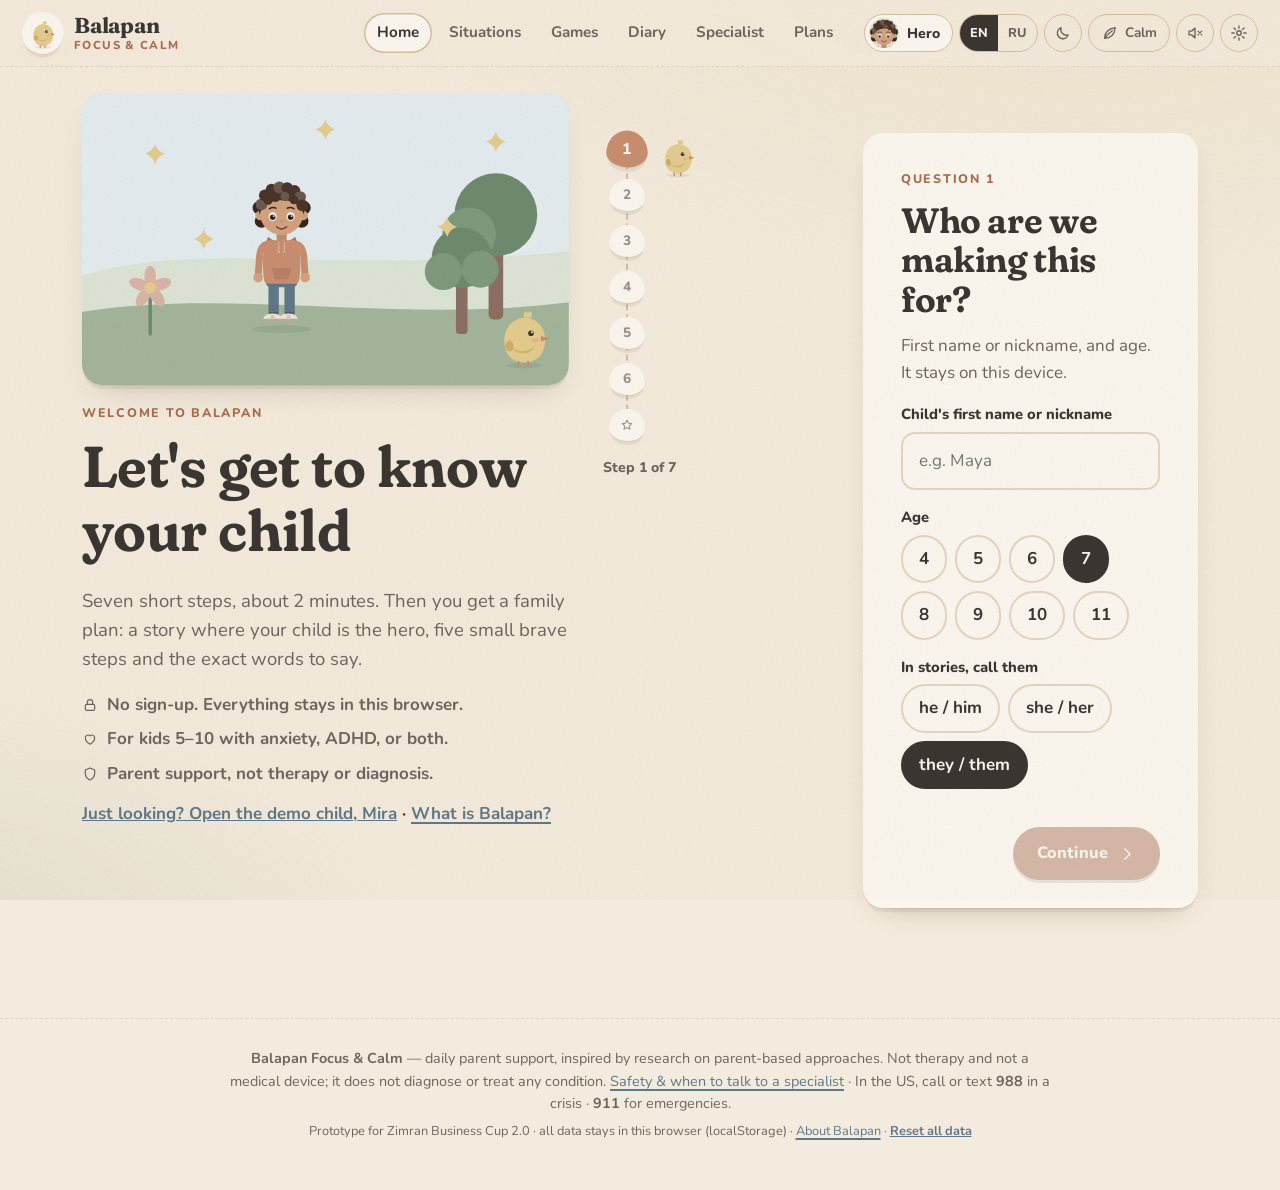
==== commit eb00c12a: "Copy-edit pass: natural Russian (no calques, consistent вы/ты, gender-safe phrasing, mood nouns) and" ====
--- a/index.html
+++ b/index.html
@@ -76,6 +76,11 @@
   <script src="js/games/rhythm.js"></script>
   <script src="js/games/puzzle.js"></script>
   <script src="js/games/sizes.js"></script>
+  <script src="js/games/pictrace.js"></script>
+  <script src="js/games/color.js"></script>
+  <script src="js/games/schulte.js"></script>
+  <script src="js/games/robot.js"></script>
+  <script src="js/games/changed.js"></script>
   <script src="js/app.js"></script>
   <!-- /build:js -->
 </body>
--- a/css/games.css
+++ b/css/games.css
@@ -139,3 +139,86 @@
   .stage-bubbles{aspect-ratio:3/4}
   .stage-balloon{aspect-ratio:1/1}
 }
+
+/* games hub filter */
+.g-filter{display:flex; flex-wrap:wrap; gap:6px; margin:0 0 18px}
+.g-filter a{text-decoration:none; color:var(--ink-soft); font-weight:800; font-size:.9rem; padding:8px 14px; border-radius:999px; border:1.5px solid var(--line); background:var(--paper)}
+.g-filter a small{font-weight:700; color:var(--ink-faint); margin-left:2px}
+.g-filter a[aria-pressed="true"]{background:var(--ink); color:var(--paper); border-color:var(--ink)}
+.g-filter a[aria-pressed="true"] small{color:inherit; opacity:.75}
+html.dark .g-filter a[aria-pressed="true"]{color:#141c2e}
+
+/* picture tracing */
+.stage-pictrace{aspect-ratio:600/380; touch-action:none}
+.pt-meter{position:absolute; right:14px; top:12px; display:flex; align-items:center; gap:8px; font:800 .78rem var(--f-body); color:var(--ink-soft); background:var(--paper); padding:6px 10px; border-radius:999px; box-shadow:var(--shadow-soft); z-index:2}
+.pt-meter i{display:block; width:90px; height:8px; border-radius:6px; background:var(--sand); overflow:hidden}
+.pt-meter b{display:block; height:100%; width:100%; border-radius:6px; background:var(--sage-deep); transition:width .3s}
+.pt-meter b.ok{background:var(--butter-deep)} .pt-meter b.low{background:var(--clay)}
+.pt-meter em{font-style:normal; min-width:36px; text-align:right}
+.stage-pictrace.off .g-svg{filter:saturate(.7)}
+
+/* coloring */
+.stage-color{touch-action:manipulation}
+.cl-wrap{display:grid; grid-template-columns:1fr 200px; gap:14px; padding:12px; height:100%}
+.cl-pic{min-width:0; display:flex; align-items:center}
+.cl-svg{width:100%; height:auto; border-radius:12px; background:#FBF7EF}
+.cl-r{cursor:pointer; transition:fill .2s}
+.cl-r:hover{filter:brightness(.97)}
+.cl-r.cl-no{animation:nudge .3s 2}
+.cl-nums text{font:800 20px var(--f-body); fill:#5b4a3e; opacity:.85}
+.cl-side{display:flex; flex-direction:column; gap:12px; min-width:0}
+.cl-pal{display:grid; grid-template-columns:repeat(4, 1fr); gap:8px}
+.cl-sw{aspect-ratio:1; border-radius:50%; border:3px solid var(--paper); background:var(--c); box-shadow:0 0 0 2px var(--line); cursor:pointer; display:grid; place-items:center; font:800 1rem var(--f-body); color:#3b3632; min-width:36px}
+.cl-sw[aria-pressed="true"]{box-shadow:0 0 0 3px var(--ink); transform:scale(1.06)}
+.cl-tools{display:flex; flex-wrap:wrap; gap:6px}
+.cl-tools .btn[aria-pressed="true"]{background:var(--clay-soft)}
+.cl-gal small{font-weight:800; color:var(--ink-faint); text-transform:uppercase; letter-spacing:.08em; font-size:.7rem}
+#clGal{display:flex; flex-wrap:wrap; gap:6px; margin-top:6px}
+#clGal .cl-thumb{border-radius:8px; background:#FBF7EF; box-shadow:0 0 0 1.5px var(--line); height:auto}
+@media (max-width:700px){
+  .cl-wrap{grid-template-columns:1fr; padding:8px; gap:8px}
+  .cl-pal{grid-template-columns:repeat(8, 1fr); gap:6px}
+  .cl-sw{min-width:0}
+  .stage-color{aspect-ratio:auto !important}
+}
+.stage-color{aspect-ratio:auto}
+/* tracing must fit the screen (a stroke below the fold cannot be traced) */
+@media (min-width:701px){ .stage-pictrace{max-width:min(960px, calc((100vh - 250px) * 600 / 380))} .cl-svg{max-height:calc(100vh - 260px)} }
+
+/* number hunt (Schulte) */
+.stage-schulte,.stage-robot,.stage-changed{aspect-ratio:auto; min-height:360px}
+.sc-wrap{padding:14px; display:flex; flex-direction:column; align-items:center; gap:10px}
+.sc-top{display:flex; gap:12px; align-items:center; width:100%; max-width:440px; justify-content:space-between}
+.sc-top .lvl-tag{position:static}
+.sc-next b{font-size:1.2rem; color:var(--clay-deep)}
+.sc-time{font:800 .9rem var(--f-body); color:var(--ink-faint)}
+.sc-grid{display:grid; grid-template-columns:repeat(var(--n), 1fr); gap:6px; width:min(440px, 100%)}
+.sc-cell{aspect-ratio:1; border:2px solid #E4D6BD; border-radius:12px; font:800 clamp(1.1rem, 4vw, 1.7rem) var(--f-body); color:#5b4a3e; cursor:pointer}
+.sc-cell.ok{opacity:.35; border-style:dashed}
+.sc-cell.no{animation:nudge .3s 2}
+/* follow the robot */
+.rb-wrap{padding:14px; display:grid; grid-template-columns:minmax(0, 380px) 180px; gap:16px; justify-content:center; align-items:start}
+.rb-wrap .lvl-tag{grid-column:1/-1; position:static; justify-self:start}
+.rb-grid{display:grid; grid-template-columns:repeat(var(--n), 1fr); gap:4px; background:#E7D7BC; padding:4px; border-radius:12px}
+.rb-cell{aspect-ratio:1; background:#FBF7EF; border:0; border-radius:8px; cursor:pointer; padding:4px}
+.rb-cell svg{width:100%; height:100%}
+.rb-cell.start{box-shadow:inset 0 0 0 3px #CDBA98}
+.rb-cell.end{background:#E7EFE0}
+.rb-cell.miss{background:#F3DED6}
+.rb-side{display:flex; flex-direction:column; gap:10px; align-items:center}
+.rb-arrow{width:150px; height:120px; display:flex; flex-direction:column; align-items:center; justify-content:center; text-align:center; font-weight:800; color:var(--ink-soft); padding:8px}
+.rb-arrow small{color:var(--ink-faint)}
+.rb-trail{display:flex; flex-wrap:wrap; gap:4px; justify-content:center; font:800 1.2rem var(--f-body); color:var(--clay-deep); min-height:1.5em}
+@media (max-width:700px){ .rb-wrap{grid-template-columns:1fr} .rb-side{flex-direction:row; justify-content:center} .rb-arrow{height:90px; width:130px} }
+/* what changed */
+.wc-wrap{padding:14px; display:flex; flex-direction:column; align-items:center; gap:12px}
+.wc-wrap .lvl-tag{position:static; align-self:flex-start}
+.wc-room{position:relative; width:min(520px, 100%); background:#F3EADB; border-radius:16px; padding:18px 14px 10px; box-shadow:inset 0 -14px 0 #D9C3A0}
+.wc-shelf{display:grid; grid-template-columns:repeat(var(--k), 1fr); gap:10px}
+.wc-item{aspect-ratio:1; border:0; border-radius:14px; background:#FBF7EF; color:var(--c); cursor:pointer; display:grid; place-items:center; box-shadow:0 2px 0 #E4D6BD}
+.wc-item svg{width:56%; height:56%; stroke:var(--c); stroke-width:2.4}
+.wc-item.is{box-shadow:0 0 0 4px #A9C29B}
+.wc-item.miss{box-shadow:0 0 0 4px #E2B3B5}
+.wc-curtain{position:absolute; inset:0; border-radius:16px; background:repeating-linear-gradient(90deg, #C9937A 0 18px, #B47C63 18px 22px); animation:fadeIn .4s}
+.wc-curtain[hidden]{display:none}
+html.dark .sc-cell, html.dark .rb-cell, html.dark .wc-item{filter:brightness(.92)}
--- a/css/v2.css
+++ b/css/v2.css
@@ -464,3 +464,30 @@
   .stage-keys,.stage-diff,.stage-simon,.stage-spot,.stage-rhythm,.stage-puzzle,.stage-sizes{padding:12px; min-height:300px}
 }
 .settings{padding-top:26px}
+
+/* Header fit on mid-width screens (Windows laptops at 125–150% scaling ≈ 900–1240 CSS px).
+   Never let the toggles shrink/clip: a clipped RU button used to sit under the theme toggle. */
+.topbar .toggles{flex:none}
+.toggles > *, .langsw button{flex:none}
+@media (max-width:1240px){ .tgl-lbl{display:none} .tgl{padding:8px} .mainnav a{padding:8px 10px} .topbar{gap:12px} }
+@media (min-width:861px) and (max-width:1180px){
+  .topbar{flex-wrap:wrap; row-gap:6px}
+  .mainnav{order:3; flex:1 1 100%; justify-content:center; margin:0}
+  .toggles{margin-left:auto}
+}
+@keyframes nudge{0%,100%{transform:none}25%{transform:translateX(-4px)}75%{transform:translateX(4px)}}
+.nudge{animation:nudge .35s 2}
+.rd-drum.wait{animation:nudge .35s 1}
+
+/* Hover "lift" must not move the hit area. Before: a card lifted 8px on hover, so with the mouse resting near
+   its bottom edge it lost :hover, dropped back, got :hover again… (flicker loop) and a press/release could land
+   on two different elements => the click was lost. An invisible extension keeps the pointer "inside". */
+.toy, .tile, .opt, .ci{position:relative}
+.toy::after, .tile::after, .opt::after, .ci::after{content:""; position:absolute; left:0; right:0; bottom:-12px; height:12px}
+.sit-card::before{content:""; position:absolute; left:0; right:0; bottom:-8px; height:8px}
+.btn:hover, .btn:active{transform:none}
+/* The result card dims the screen but must not cover the game's own top bar (Back to games / level switch). */
+.screen-game .gs-top, .screen-game .lv-pick{position:relative; z-index:161}
+/* Full-screen game on phones hides header/tab bar; the keyboard-only skip link has nothing to skip there. */
+@media (max-width:860px){ body[data-route="game"] .skip{display:none} }
+.hole.done{pointer-events:none} /* already-laced holes are decoration; the drag is handled on the stage */
